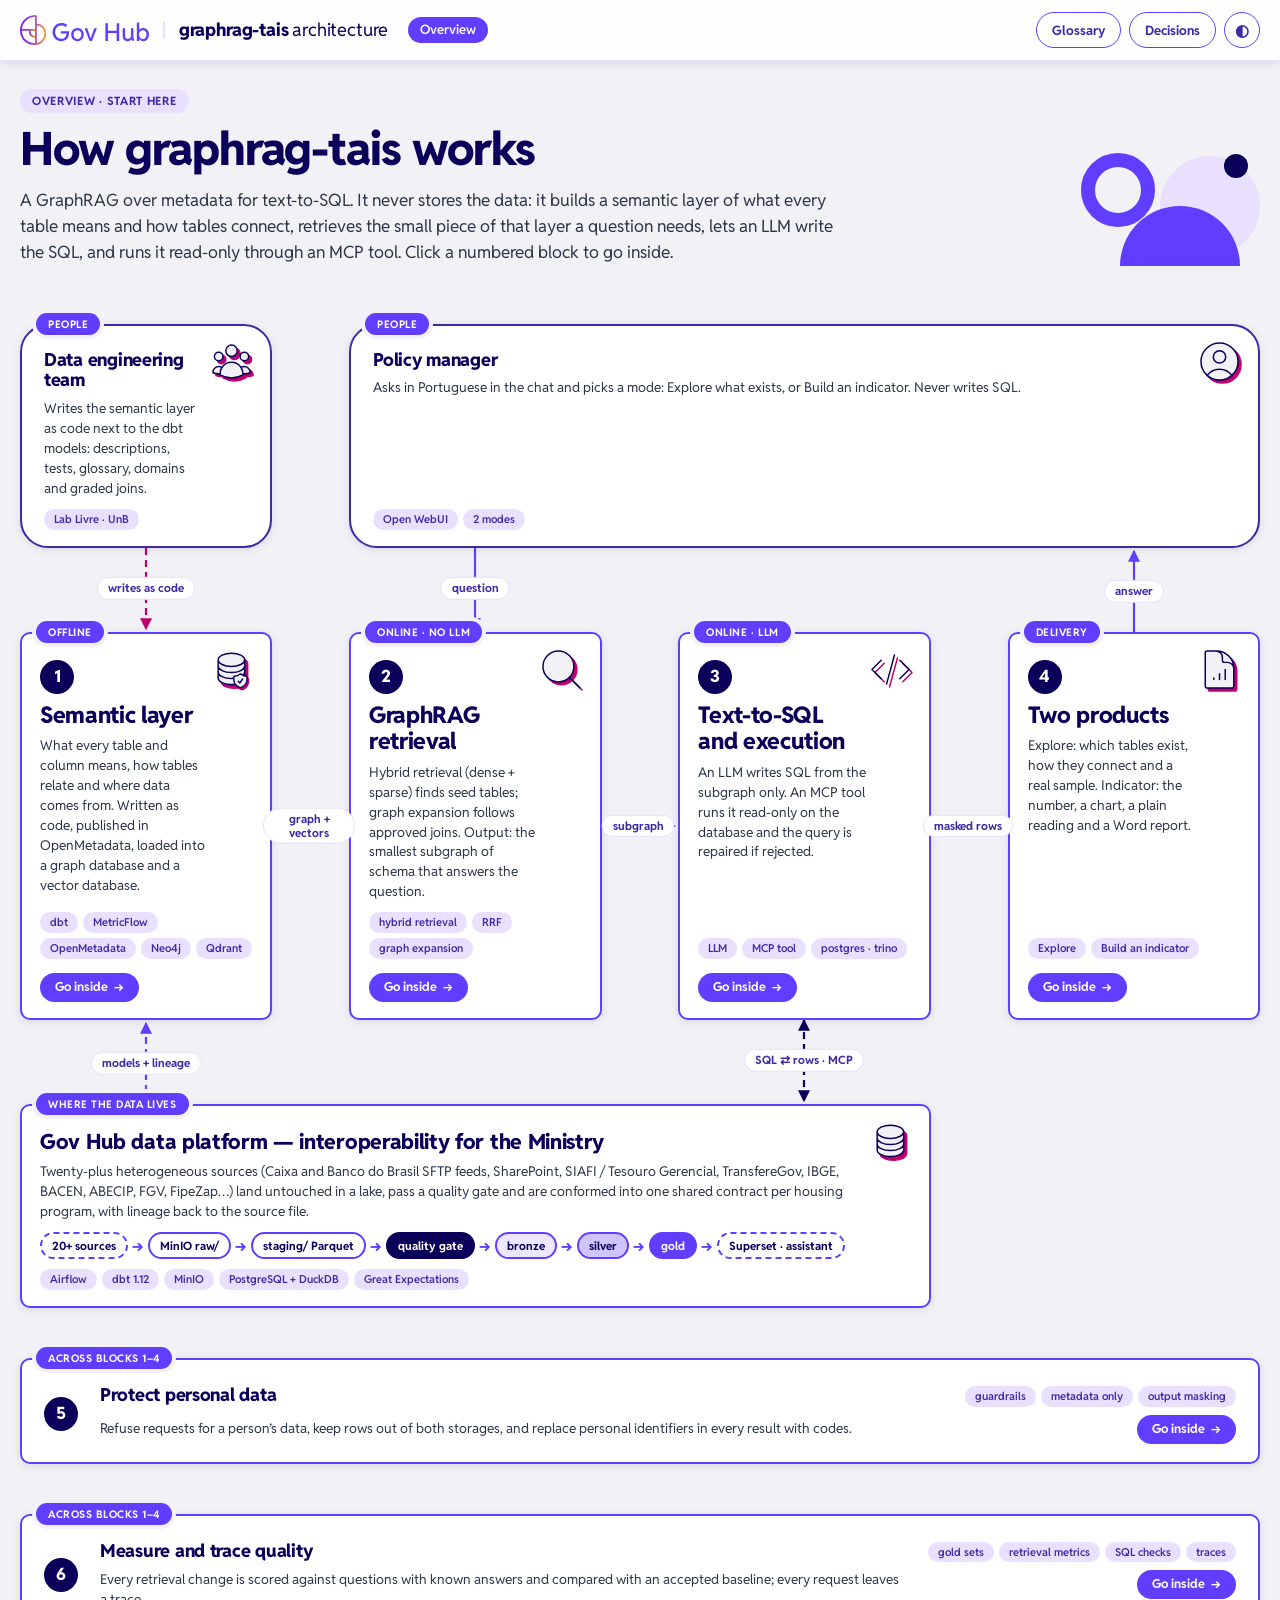
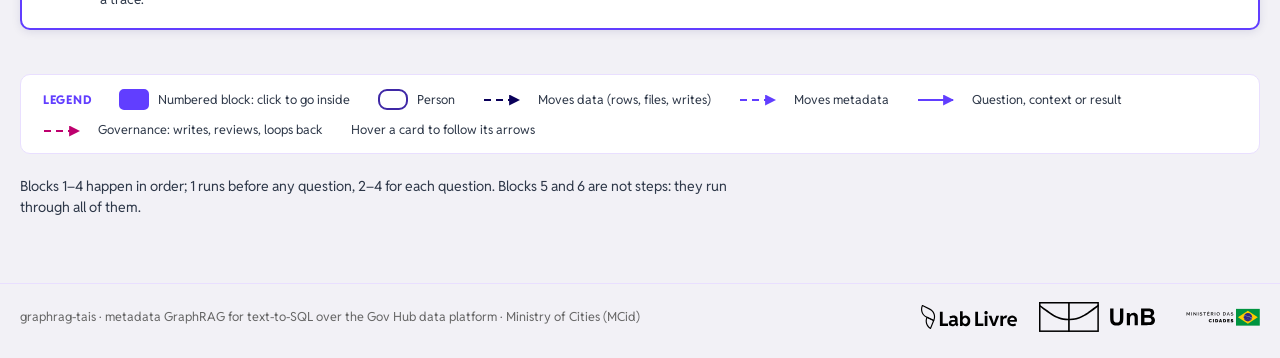
==== docs/arquitetura/index.html @ 72393c73 "docs: site estático do mapa de arquitetura (MkDocs + nginx) O mapa passa para docs/arquitetura/index" ====
<!doctype html>
<html lang="en">
<head>
<meta charset="utf-8">
<meta name="viewport" content="width=device-width,initial-scale=1,viewport-fit=cover">
<title>graphrag-tais architecture</title>
<link rel="preconnect" href="https://fonts.googleapis.com">
<link rel="preconnect" href="https://fonts.gstatic.com" crossorigin>
<link rel="stylesheet" href="https://fonts.googleapis.com/css2?family=Reddit+Sans:wght@400;500;600;700;800;900&display=swap">
<style>
/* Mapa da arquitetura do graphrag-tais em níveis: visão geral com seis blocos; cada bloco abre a
   vista de dentro dele. Setas calculadas a partir da posição real dos cards na grade.
   IDV Gov Hub, modo sóbrio (GovHub-skills/01-govhub): roxo #613EFF, navy #0A005A, claro #F2F1F6,
   acento #BE006E só em detalhe (pendência), Reddit Sans em tudo. Setas tipadas como na skill
   govhub-diagramas: exec, data, meta, flow, gov. */
:root{
  --bg:#F2F1F6; --paper:#FFFFFF; --ink:#0A005A; --text:#2D3748; --muted:#666666; --line:#E9DFFF;
  --purple:#613EFF; --purple-600:#5235D9; --purple-700:#3F28A6; --on-purple:#FFFFFF;
  --tint-1:rgba(97,62,255,.06); --tint-2:rgba(97,62,255,.12); --tint-3:rgba(97,62,255,.30);
  --accent:#BE006E; --gray:#9CA3AF;
  --shadow:0 2px 10px rgba(10,0,90,.10); --shadow-lg:0 8px 30px rgba(10,0,90,.16);
  /* papéis: no claro valem os tokens da IDV; o escuro troca só estes */
  --cta:#613EFF; --cta-hover:#5235D9; --card-border:var(--purple); --person-border:#3F28A6;
  --pilln-bg:#0A005A; --pilln-fg:#FFFFFF; --head-bg:#0A005A; --head-fg:#FFFFFF;
  --icon-bg:transparent; --zone-border:var(--purple); --zone-bg:var(--tint-1); --glow:none;
  --font:'Reddit Sans','Open Sans',-apple-system,'Segoe UI',Roboto,sans-serif;
  --mono:ui-monospace,'SF Mono',Menlo,Consolas,monospace;
  color-scheme:light;
}
@media (prefers-color-scheme:dark){:root:not([data-theme="light"]){
  --bg:#121217; --paper:#1B1B22; --ink:#F3F3F7; --text:#D4D4DD; --muted:#9696A6; --line:rgba(255,255,255,.09);
  --purple:#9A88FF; --purple-600:#AC9DFF; --purple-700:#C9BFFF; --on-purple:#FFFFFF;
  --tint-1:rgba(154,136,255,.04); --tint-2:rgba(154,136,255,.13); --tint-3:rgba(154,136,255,.28);
  --accent:#FF5BAA; --gray:#5C5C6B;
  --shadow:0 1px 0 rgba(255,255,255,.04) inset,0 6px 18px rgba(0,0,0,.35); --shadow-lg:0 1px 0 rgba(255,255,255,.05) inset,0 14px 34px rgba(0,0,0,.5);
  --cta:#613EFF; --cta-hover:#7356FF; --card-border:rgba(255,255,255,.11); --person-border:rgba(255,255,255,.2);
  --pilln-bg:#F2F1F6; --pilln-fg:#0A005A; --head-bg:#26262F; --head-fg:#FFFFFF;
  --icon-bg:#F2F1F6; --zone-border:rgba(154,136,255,.32); --zone-bg:rgba(255,255,255,.015);
  --glow:radial-gradient(1000px 460px at 88% -10%,rgba(97,62,255,.16),transparent 65%);
  color-scheme:dark}}
:root[data-theme="dark"]{
  --bg:#121217; --paper:#1B1B22; --ink:#F3F3F7; --text:#D4D4DD; --muted:#9696A6; --line:rgba(255,255,255,.09);
  --purple:#9A88FF; --purple-600:#AC9DFF; --purple-700:#C9BFFF; --on-purple:#FFFFFF;
  --tint-1:rgba(154,136,255,.04); --tint-2:rgba(154,136,255,.13); --tint-3:rgba(154,136,255,.28);
  --accent:#FF5BAA; --gray:#5C5C6B;
  --shadow:0 1px 0 rgba(255,255,255,.04) inset,0 6px 18px rgba(0,0,0,.35); --shadow-lg:0 1px 0 rgba(255,255,255,.05) inset,0 14px 34px rgba(0,0,0,.5);
  --cta:#613EFF; --cta-hover:#7356FF; --card-border:rgba(255,255,255,.11); --person-border:rgba(255,255,255,.2);
  --pilln-bg:#F2F1F6; --pilln-fg:#0A005A; --head-bg:#26262F; --head-fg:#FFFFFF;
  --icon-bg:#F2F1F6; --zone-border:rgba(154,136,255,.32); --zone-bg:rgba(255,255,255,.015);
  --glow:radial-gradient(1000px 460px at 88% -10%,rgba(97,62,255,.16),transparent 65%);
  color-scheme:dark}
.on-dark{display:none!important}
@media (prefers-color-scheme:dark){:root:not([data-theme="light"]){--icon-pad:5px}}
:root[data-theme="dark"]{--icon-pad:5px}
@media (prefers-color-scheme:dark){:root:not([data-theme="light"]) .on-dark{display:inline-block!important}:root:not([data-theme="light"]) .on-light{display:none!important}}
:root[data-theme="dark"] .on-dark{display:inline-block!important}
:root[data-theme="dark"] .on-light{display:none!important}

html,body{margin:0}
body{min-height:100vh;background:var(--glow),var(--bg);background-repeat:no-repeat;color:var(--text);font:15px/1.45 var(--font);-webkit-font-smoothing:antialiased}
[hidden]{display:none!important}
button{font:inherit;color:inherit;cursor:pointer}
:focus-visible{outline:3px solid var(--purple);outline-offset:3px}

/* Barra superior */
.bar{position:sticky;top:0;z-index:20;display:flex;flex-wrap:wrap;align-items:center;gap:10px 20px;padding:12px 20px;background:color-mix(in srgb,var(--paper) 92%,transparent);backdrop-filter:blur(10px);border-bottom:1.5px solid var(--line);box-shadow:var(--shadow)}
.brand{display:flex;align-items:center;gap:14px;min-width:0;border:0;background:none;padding:0}
.brand img{height:30px;width:auto}
.brand .prod{padding-left:14px;border-left:2px solid var(--line);font:400 18px/1 var(--font);color:var(--ink);letter-spacing:-.01em}
.brand .prod b{font-weight:800}
.crumbs{display:flex;flex-wrap:wrap;align-items:center;gap:6px;min-width:0;font:600 13px/1.2 var(--font)}
.crumbs button{border:0;background:none;padding:4px 2px;color:var(--purple-700);text-decoration:underline;text-underline-offset:3px}
.crumbs span[aria-current]{padding:5px 12px;background:var(--cta);color:#fff;border-radius:999px}
.crumbs i{font-style:normal;color:var(--muted)}
.tools{display:flex;flex-wrap:wrap;align-items:center;gap:8px;margin-left:auto}
.btn{display:inline-flex;align-items:center;gap:6px;height:36px;padding:0 15px;border:1.5px solid var(--purple);border-radius:999px;background:var(--paper);color:var(--purple-700);font:700 13px var(--font);white-space:nowrap}
.btn:hover{background:var(--tint-2)}
.btn[aria-pressed="true"],.btn.solid{background:var(--cta);border-color:var(--cta);color:#fff}
.btn.solid:hover{background:var(--cta-hover)}
.btn.icon{width:36px;padding:0;justify-content:center;font-size:16px}

/* Vista */
main{padding:28px 20px 30px}
.view{max-width:1480px;margin:0 auto}
.view.enter{animation:enter .38s cubic-bezier(.2,.8,.2,1) both;transform-origin:var(--ox,50%) var(--oy,0)}
.view.back{animation:back .3s ease both}
@keyframes enter{from{opacity:0;transform:scale(.9)}to{opacity:1;transform:none}}
@keyframes back{from{opacity:0;transform:scale(1.04)}to{opacity:1;transform:none}}
.vhead{position:relative;display:flex;flex-wrap:wrap;align-items:flex-end;justify-content:space-between;gap:16px 32px;margin:0 0 58px}
.vhead > div{min-width:0;max-width:820px}
.vkick{display:inline-block;margin:0 0 12px;padding:5px 12px;border-radius:999px;background:var(--line);color:var(--purple-700);font:700 11.5px/1.2 var(--font);letter-spacing:.06em;text-transform:uppercase}
.vhead h1{margin:0;font:800 46px/1.04 var(--font);letter-spacing:-.025em;color:var(--ink)}
.vhead h1 .n{display:inline-grid;place-items:center;width:52px;height:52px;margin-right:14px;border-radius:50%;background:var(--ink);color:var(--paper);font-size:28px;vertical-align:6px}
.vhead h1 .lt{font-weight:400}
.vlead{margin:14px 0 0;font:400 17px/1.55 var(--font);max-width:74ch}
.shapes{flex:none;width:200px;height:120px}
.shapes .p{fill:var(--cta)} .shapes .n{fill:var(--ink)} .shapes .r{fill:none;stroke:var(--purple);stroke-width:14} .shapes .s{fill:var(--line)}
.ask{display:flex;gap:14px;align-items:flex-start;max-width:600px;padding:14px 18px;border-radius:16px 16px 16px 4px;background:var(--paper);box-shadow:var(--shadow);border:1.5px solid var(--line)}
.ask .qm{font:800 46px/.8 var(--font);color:var(--accent)}
.ask b{display:block;font:700 11px/1.2 var(--font);letter-spacing:.08em;text-transform:uppercase;color:var(--purple-700);margin-bottom:4px}
.ask q{font:600 16px/1.4 var(--font);color:var(--ink)}
.ask q::before,.ask q::after{content:none}
.ask small{display:block;margin-top:6px;font:400 12.5px/1.4 var(--font);color:var(--muted)}

/* Grade, zonas e setas */
.board{--cg:clamp(56px,6vw,96px);position:relative;display:grid;gap:84px var(--cg);align-items:stretch}
.zone{position:absolute;z-index:0;border:2px solid var(--zone-border);border-radius:16px;background:var(--zone-bg);pointer-events:none}
.zone.dashed{border-style:dashed}
.zone .pill{left:20px;top:-15px;box-shadow:0 0 0 4px var(--bg)}
.wires{position:absolute;left:0;top:0;width:100%;height:100%;overflow:visible;pointer-events:none;z-index:1}
.wire{fill:none;stroke-width:2.2;transition:opacity .2s}
.w-exec{stroke:var(--ink)} .w-data{stroke:var(--ink);stroke-dasharray:7 5}
.w-meta{stroke:var(--purple);stroke-dasharray:7 5} .w-flow{stroke:var(--purple)}
.w-gov{stroke:var(--accent);stroke-dasharray:7 5}
.wire.on{stroke-width:3.6}
.wire.dim,.elabel.dim{opacity:.14}
.m-ink path{fill:var(--ink)} .m-pur path{fill:var(--purple)} .m-acc path{fill:var(--accent)}
.elabel{position:absolute;z-index:3;transform:translate(-50%,-50%);width:max-content;padding:3px 10px;background:var(--paper);border:1.5px solid var(--line);border-radius:999px;
  color:var(--purple-700);font:700 11.5px/1.25 var(--font);text-align:center;pointer-events:none;transition:opacity .2s}
.elabel.on{background:var(--cta);border-color:var(--cta);color:#fff}
.lane{align-self:end;display:flex;align-items:center;gap:10px;margin-bottom:-60px;font:700 11.5px/1.2 var(--font);letter-spacing:.08em;text-transform:uppercase;color:var(--purple-700)}
.lane::after{content:"";flex:1;border-top:2px dotted var(--line)}

/* Pílula (rótulo sobre a borda) */
.pill{position:absolute;top:-13px;left:14px;z-index:2;max-width:calc(100% - 28px);overflow:hidden;text-overflow:ellipsis;padding:5px 12px;border-radius:999px;background:var(--cta);color:#fff;
  font:700 10.5px/1.15 var(--font);letter-spacing:.05em;text-transform:uppercase;white-space:nowrap;box-shadow:0 0 0 4px var(--bg)}
.pill.navy{background:var(--pilln-bg);color:var(--pilln-fg)}
.pill.acc{background:var(--accent);color:#fff}
.pill.soft{background:var(--line);color:var(--purple-700)}

/* Cards */
.node{position:relative;z-index:2;display:flex;flex-direction:column;gap:8px;min-width:0;padding:24px 18px 16px;text-align:left;
  background:var(--paper);color:var(--text);border:2px solid var(--card-border);border-radius:10px;box-shadow:var(--shadow);transition:opacity .2s,transform .15s,box-shadow .15s}
button.node:hover{transform:translateY(-2px);box-shadow:var(--shadow-lg);border-color:var(--purple)}
.node.dim{opacity:.3}
.node.pin{outline:4px solid var(--accent);outline-offset:5px}
.node > span{display:block}
.ttl{font:800 18px/1.15 var(--font);letter-spacing:-.015em;color:var(--ink);text-wrap:balance}
.tx{font:400 13.5px/1.48 var(--font);color:var(--text)}
.ex{font:500 12.5px/1.42 var(--font);padding:7px 10px;border-radius:6px;background:var(--bg);color:var(--text)}
.ex b{font-weight:800;color:var(--purple-700)}
.tags{display:flex!important;flex-wrap:wrap;gap:5px;margin-top:auto;padding-top:2px}
.tag{display:inline-block;padding:3px 10px;border-radius:999px;background:var(--line);color:var(--purple-700);font:600 11px/1.35 var(--font)}
.tag.code{font:600 10.5px/1.4 var(--mono)}
.badge{display:inline-flex!important;align-self:flex-start;align-items:center;gap:6px;padding:3px 10px 3px 8px;border-radius:999px;font:800 10.5px/1.3 var(--font);letter-spacing:.05em;text-transform:uppercase}
.badge::before{content:"";width:7px;height:7px;border-radius:50%;background:currentColor}
.badge.det{background:var(--bg);color:var(--purple-700)}
.badge.llm{background:var(--ink);color:var(--paper)}
.badge.pend{background:var(--bg);color:var(--accent)}
.note{display:block;padding:8px 11px;border:1.5px dashed var(--accent);border-radius:6px;background:var(--bg);font:500 12px/1.4 var(--font);color:var(--text)}
.note b{color:var(--accent);font-weight:800}
.open{display:inline-flex!important;align-self:flex-start;align-items:center;gap:6px;margin-top:6px;padding:8px 15px;border-radius:999px;background:var(--cta);color:#fff;font:700 12.5px/1 var(--font)}
button.node:hover .open{background:var(--cta-hover)}
.ico{position:absolute;top:14px;right:14px;width:46px;height:46px;padding:var(--icon-pad,0);border-radius:12px;background:var(--icon-bg)}
.has-ico .ttl,.has-ico .tx{padding-right:44px}
.outs{display:none!important}
.num{display:inline-grid!important;place-items:center;width:34px;height:34px;border-radius:50%;background:var(--ink);color:var(--paper);font:800 17px/1 var(--font)}

.k-stage{border-width:2.5px;padding-top:26px}
.k-stage .ttl{font-size:23px}
.k-person{border-radius:28px;border-color:var(--person-border);padding-inline:22px}
.k-store{margin-top:16px;border-top-left-radius:0;border-top-right-radius:0;background:linear-gradient(var(--tint-1),var(--tint-1)),var(--paper)}
.k-store::before{content:"";position:absolute;left:-2px;right:-2px;top:-20px;height:22px;border:2px solid var(--card-border);border-bottom:0;border-radius:50%/100% 100% 0 0;background:var(--paper)}
.k-store .pill{top:-30px}
.k-store .ttl{font-size:21px}
#stage [data-id="s-exp"]{align-self:center}
.k-pend{border-style:dashed;border-color:var(--accent);box-shadow:none}
.k-goto{background:var(--cta);border-color:var(--cta);color:#fff;justify-content:center}
.k-goto .ttl,.k-goto .tx{color:#fff}
.k-goto .open{background:#fff;color:#3F28A6}
.k-band{display:grid;grid-template-columns:auto minmax(0,1fr) auto;column-gap:22px;align-items:center;margin-top:-34px;padding:24px 22px 18px}
.k-band > .num{grid-row:1 / span 2}
.k-band > .ttl,.k-band > .tx{grid-column:2}
.k-band > .tags{grid-column:3;grid-row:1;margin:0;justify-content:flex-end}
.k-band > .open{grid-column:3;grid-row:2;justify-self:end;margin:0}
.k-plat .ttl{font-size:21px}
.k-note{border:1.5px solid var(--line);box-shadow:none;background:var(--paper);align-self:start}
.k-fig{padding:26px 18px 14px}
.k-check .ttl{font-size:16px}

/* Listas e figuras dentro do card */
.doclist{display:flex!important;flex-direction:column;gap:0;margin-top:2px;border-top:1.5px solid var(--line)}
.doclist.grid{display:grid!important;grid-template-columns:repeat(3,minmax(0,1fr));column-gap:22px}
.doclist > span{display:grid;grid-template-columns:22px minmax(0,1fr);column-gap:8px;padding:7px 0;border-bottom:1px solid var(--line)}
.doclist i{grid-row:1 / span 2;width:22px;height:22px;border-radius:50%;background:var(--tint-2);color:var(--purple-700);display:grid;place-items:center;font:800 11px/1 var(--font);font-style:normal}
.doclist b{font:700 12.5px/1.3 var(--font);color:var(--ink)}
.doclist small{font:400 11.5px/1.35 var(--font);color:var(--muted)}
.kv{display:grid!important;grid-template-columns:auto minmax(0,1fr);gap:6px 10px;margin-top:2px;padding-top:8px;border-top:1.5px solid var(--line);font:400 12px/1.4 var(--font)}
.kv b{font:700 12px/1.4 var(--mono);color:var(--purple-700)}
.li{display:flex!important;flex-direction:column;gap:5px;margin-top:2px;padding-top:8px;border-top:1.5px solid var(--line);font:500 12px/1.4 var(--font)}
.li > span::before{content:"";display:inline-block;width:6px;height:6px;margin-right:7px;border-radius:50%;background:var(--purple);vertical-align:1px}
.layers{display:flex!important;flex-direction:column;gap:6px}
.ly{display:flex;align-items:baseline;gap:8px;padding:8px 11px;border:2px solid var(--card-border);border-radius:8px;font:400 12px/1.3 var(--font)}
.ly b{font:800 13px/1 var(--font);min-width:46px}
.ly.l1{background:var(--tint-2)} .ly.l2{background:var(--tint-3)} .ly.l3{background:var(--cta);border-color:var(--cta);color:#fff}
.pipe{display:flex!important;flex-wrap:wrap;align-items:center;gap:6px 4px;margin-top:2px}
.pp{padding:5px 10px;border:2px solid var(--card-border);border-radius:999px;background:var(--paper);font:700 11.5px/1.2 var(--font);color:var(--ink)}
.pp.src{border-style:dashed}
.pp.gate{border-color:var(--pilln-bg);background:var(--pilln-bg);color:var(--pilln-fg)}
.pp.l1{background:var(--tint-2)} .pp.l2{background:var(--tint-3)} .pp.l3{background:var(--cta);border-color:var(--cta);color:#fff}
.pipe .ar{color:var(--purple);font-weight:800}
.mg{display:flex!important;flex-direction:column;gap:6px;padding:9px 0 2px;border-top:1.5px solid var(--line)}
.mg > b{font:800 13px/1.2 var(--font);color:var(--ink)}
.mg > b i{font-style:normal;font-weight:400;color:var(--muted)}
.mg .tags{margin-top:0}
.fig{display:block;width:100%;height:auto;overflow:visible}
.fig text{font-family:var(--font);fill:var(--text)}
.fig .t{fill:var(--paper);stroke:var(--purple);stroke-width:2}
.fig .tf{fill:var(--cta)} .fig .tt{fill:var(--tint-2);stroke:var(--purple);stroke-width:2}
.fig .tg{fill:var(--paper);stroke:var(--gray);stroke-width:2;stroke-dasharray:5 4}
.fig .c{fill:var(--bg);stroke:var(--purple);stroke-width:1.5}
.fig .l{stroke:var(--purple);stroke-width:1.5}
.fig .row{fill:var(--paper);stroke:var(--line);stroke-width:1}
.fig .j{stroke:var(--purple);stroke-width:3;fill:none}
.fig .jg{stroke:var(--gray);stroke-width:2;stroke-dasharray:6 5;fill:none}
.fig .w{fill:#fff;font-weight:800} .fig .h{font-weight:800;fill:var(--ink)} .fig .g{fill:var(--gray)} .fig .p7{fill:var(--purple-700);font-weight:700}
.fig .mono{font-family:var(--mono)}
.fig .dot{fill:var(--accent)} .fig .key{fill:var(--purple)}
.figcard{display:flex!important;flex-direction:column;gap:4px;padding:10px 12px;border:1.5px dashed var(--card-border);border-radius:8px;background:var(--bg);font:400 11.5px/1.4 var(--font)}
.figcard b{font:700 11px/1.3 var(--mono);color:var(--ink)}
.figcard code{font:500 10.5px/1.4 var(--mono);color:var(--purple-700);overflow-wrap:anywhere}

/* Produtos (vista Entregar) */
.k-persona{padding:0;gap:0;overflow:hidden}
.phead{position:relative;display:flex;flex-direction:column;gap:8px;padding:22px 22px 18px;background:var(--head-bg);color:var(--head-fg)}
.phead .kk{font:700 11px/1.2 var(--font);letter-spacing:.07em;text-transform:uppercase;opacity:.8}
.phead .ttl{font:800 32px/1 var(--font);color:var(--head-fg)}
.phead .who{font:400 14px/1.45 var(--font)}
.tiles{display:grid;grid-template-columns:repeat(auto-fill,minmax(210px,1fr));gap:12px;padding:18px 20px 18px}
.tile{display:flex;flex-direction:column;gap:5px;padding:12px 13px 13px;text-align:left;border:1.5px solid var(--line);border-radius:10px;background:var(--tint-1);transition:transform .15s,box-shadow .15s,border-color .15s}
.tile:hover{transform:translateY(-2px);box-shadow:var(--shadow-lg);border-color:var(--purple)}
.tile img{width:38px;height:38px;padding:var(--icon-pad,0);border-radius:10px;background:var(--icon-bg)}
.tile b{font:800 15px/1.2 var(--font);color:var(--ink)}
.tile span{font:400 12.5px/1.42 var(--font)}
.tile .badge{margin-top:3px}
.pfoot{display:flex;flex-wrap:wrap;gap:6px;padding:0 20px 18px}

/* Legenda e rodapé */
.legend{display:flex;flex-wrap:wrap;align-items:center;gap:12px 28px;margin-top:44px;padding:14px 22px;border:1.5px solid var(--line);border-radius:10px;background:var(--paper);font:400 12.5px/1.3 var(--font)}
.legend > b{font:800 12px/1 var(--font);letter-spacing:.06em;text-transform:uppercase;color:var(--purple)}
.legend .it{display:flex;align-items:center;gap:9px}
.legend svg{width:46px;height:12px;overflow:visible;flex:none}
.legend .sw{width:26px;height:17px;border:2px solid var(--card-border);border-radius:5px;background:var(--paper);flex:none}
.legend .sw.store{border-radius:3px 3px 5px 5px;border-top-width:5px;background:var(--tint-1)}
.legend .sw.person{border-radius:9px;border-color:var(--purple-700)}
.legend .sw.pend{border-style:dashed;border-color:var(--accent)}
.legend .sw.go{background:var(--cta);border-color:var(--cta)}
.vfoot{display:flex;flex-wrap:wrap;align-items:center;justify-content:space-between;gap:14px;margin-top:22px}
.vfoot p{margin:0;max-width:80ch;font:400 14px/1.55 var(--font)}
.sib{display:flex;flex-wrap:wrap;gap:8px}
.site-foot{display:flex;flex-wrap:wrap;align-items:center;justify-content:space-between;gap:16px 30px;max-width:1480px;margin:34px auto 0;padding:18px 20px 26px;border-top:1.5px solid var(--line);font:400 12.5px/1.4 var(--font);color:var(--muted)}
.partners{display:flex;flex-wrap:wrap;align-items:center;gap:22px}
.partners img{height:30px;width:auto}
.partners img.lab{height:24px}

/* Painel lateral */
.panel{position:fixed;top:0;right:0;bottom:0;z-index:30;width:min(470px,100%);background:var(--paper);border-left:1.5px solid var(--line);overflow:auto;overscroll-behavior:contain;box-shadow:-10px 0 30px rgba(10,0,90,.14)}
.ph{position:sticky;top:0;display:flex;align-items:center;justify-content:space-between;gap:10px;padding:14px 20px;background:var(--head-bg);color:var(--head-fg);z-index:1}
.ph b{font:800 15px/1.2 var(--font);letter-spacing:.02em}
.ph .btn{background:transparent;border-color:var(--head-fg);color:var(--head-fg)}
.pb{padding:18px 24px 34px}
.d-eb{display:inline-block;margin:0 0 10px;padding:4px 11px;border-radius:999px;background:var(--line);color:var(--purple-700);font:700 11px/1.3 var(--font);letter-spacing:.05em;text-transform:uppercase}
.pb h2{margin:0 0 10px;font:800 25px/1.12 var(--font);letter-spacing:-.02em;color:var(--ink);text-wrap:balance}
.lead{margin:0 0 6px;font:400 15.5px/1.55 var(--font)}
.sec{margin-top:20px}
.sec h3{margin:0 0 8px;font:800 11.5px/1.2 var(--font);letter-spacing:.08em;text-transform:uppercase;color:var(--purple)}
.sec p{margin:0;font:400 14px/1.6 var(--font)}
.sec ul{margin:0;padding-left:18px;display:flex;flex-direction:column;gap:6px;font:400 14px/1.5 var(--font)}
.sec ul li::marker{color:var(--purple)}
.sec.warn{padding:12px 14px;border:1.5px dashed var(--accent);border-radius:8px;background:var(--bg)}
.sec.warn h3{color:var(--accent)}
.sec code,.codes code{font:600 12px var(--mono);background:var(--bg);border:1px solid var(--line);padding:2px 6px;border-radius:4px;overflow-wrap:anywhere;color:var(--purple-700)}
.codes{display:flex;flex-wrap:wrap;gap:6px}
.tbl{display:grid;grid-template-columns:auto 1fr;gap:7px 14px;font:400 13.5px/1.45 var(--font)}
.tbl b{font-weight:700;color:var(--ink)}
.mt{display:flex;flex-direction:column;gap:8px}
.mt div{padding:9px 12px;border-radius:8px;background:var(--bg)}
.mt b{display:block;font:700 13.5px/1.3 var(--font);color:var(--ink)}
.mt code{font:600 11px var(--mono);color:var(--purple-700)}
.mt span{display:block;font:400 13px/1.45 var(--font)}
.lk{display:flex;gap:10px;align-items:flex-start;width:100%;text-align:left;padding:9px 12px;margin-bottom:7px;border:1.5px solid var(--line);border-radius:8px;background:var(--paper)}
.lk:hover{border-color:var(--purple);box-shadow:var(--shadow)}
.lk .dir{font:800 14px/1.2 var(--font);width:16px;flex:none;color:var(--purple)}
.lk b{display:block;font:700 13.5px/1.3 var(--font);color:var(--ink)}
.lk small{display:block;font:400 12.5px/1.4 var(--font);color:var(--muted)}
.dgroup{margin-top:20px}
.dgroup h3{margin:0 0 9px;font:800 16px/1.2 var(--font);color:var(--ink)}
.dgroup.warn h3{color:var(--accent)}
.gl{margin:0;display:grid;gap:10px}
.gl div{padding-bottom:10px;border-bottom:1px solid var(--line)}
.gl dt{font:800 14.5px/1.3 var(--font);color:var(--ink)}
.gl dt span{font:400 12.5px var(--font);color:var(--muted);margin-left:6px}
.gl dd{margin:3px 0 0;font:400 13.5px/1.5 var(--font)}

/* Celular: a grade vira coluna e as setas viram linhas de texto embaixo de cada card */
@media (max-width:880px){
  .brand img{height:24px}.brand .prod{font-size:15px}
  .tools{margin-left:0}
  .crumbs{order:3;flex-basis:100%}
  .vhead h1{font-size:34px}.shapes{display:none}
  .board{display:flex!important;flex-direction:column;gap:30px}
  .wires,.elabel,.zone{display:none}
  .lane{margin:8px 0 -10px}
  .outs{display:flex!important;flex-direction:column;gap:3px;margin-top:4px;padding-top:8px;border-top:1.5px dashed var(--line);font:600 12px/1.35 var(--font);color:var(--purple-700)}
  .k-band{display:flex;margin-top:0}
  .k-store{margin-top:24px}
  .ico{width:38px;height:38px}
  .panel{top:auto;height:74%;width:100%;border-left:0;border-top:1.5px solid var(--line)}
}
@media (prefers-reduced-motion:reduce){.view.enter,.view.back{animation:none}.node,.tile,.wire{transition:none}button.node:hover,.tile:hover{transform:none}}
</style>
</head>
<body>
<header class="bar">
  <button class="brand" type="button" id="home" aria-label="Gov Hub graphrag-tais: back to the overview">
    <img class="on-light" data-asset="logo-light" alt="Gov Hub">
    <img class="on-dark" data-asset="logo-dark" alt="Gov Hub">
    <span class="prod"><b>graphrag-tais</b> architecture</span>
  </button>
  <nav class="crumbs" id="crumbs" aria-label="Where you are"></nav>
  <div class="tools">
    <button class="btn" id="bGloss" type="button">Glossary</button>
    <button class="btn" id="bDecs" type="button">Decisions</button>
    <button class="btn icon" id="bTheme" type="button" aria-label="Switch light or dark theme">◐</button>
  </div>
</header>

<main id="stage"></main>

<footer class="site-foot">
  <span>graphrag-tais · metadata GraphRAG for text-to-SQL over the Gov Hub data platform · Ministry of Cities (MCid)</span>
  <span class="partners">
    <img class="lab on-light" data-asset="lab-light" alt="Lab Livre"><img class="lab on-dark" data-asset="lab-dark" alt="Lab Livre">
    <img class="on-light" data-asset="unb-light" alt="UnB"><img class="on-dark" data-asset="unb-dark" alt="UnB">
    <img class="on-light" data-asset="cid-light" alt="Ministério das Cidades"><img class="on-dark" data-asset="cid-dark" alt="Ministério das Cidades">
  </span>
</footer>

<aside class="panel" id="drawer" hidden aria-label="Details">
  <div class="ph"><b id="drawerKind">Details</b><button class="btn icon" type="button" id="drawerClose" aria-label="Close">×</button></div>
  <div class="pb" id="drawerBody"></div>
</aside>

<script>
(() => {
'use strict';
// Logos (GovHub-skills/01-govhub/govhub-visual-identity/references/logo) e ícones sóbrios
// (GovHub-br/skills-assets, gov-hub/icons/*-sober.svg), embutidos para o arquivo abrir offline.
const ASSET = /*ASSETS*/{"logo-light":"[data-uri]","logo-dark":"[data-uri]","lab-light":"[data-uri]","lab-dark":"[data-uri]","unb-light":"[data-uri]","unb-dark":"[data-uri]","cid-light":"[data-uri]","cid-dark":"[data-uri]","i:arrow-down-tray":"[data-uri]","i:arrow-path":"[data-uri]","i:beaker":"[data-uri]","i:book-open":"[data-uri]","i:chart-bar":"[data-uri]","i:chat-bubble-left-ellipsis":"[data-uri]","i:check-badge":"[data-uri]","i:clipboard-document-check":"[data-uri]","i:code-bracket":"[data-uri]","i:cube":"[data-uri]","i:database":"[data-uri]","i:document-chart-bar":"[data-uri]","i:document-text":"[data-uri]","i:eye-slash":"[data-uri]","i:folder-open":"[data-uri]","i:globe-americas":"[data-uri]","i:governance":"[data-uri]","i:help":"[data-uri]","i:ia":"[data-uri]","i:link":"[data-uri]","i:list-bullet":"[data-uri]","i:magnifying-glass":"[data-uri]","i:puzzle-piece":"[data-uri]","i:server-2":"[data-uri]","i:share":"[data-uri]","i:shield-check":"[data-uri]","i:squares-2x2":"[data-uri]","i:table-cells":"[data-uri]","i:tag":"[data-uri]","i:user-circle":"[data-uri]","i:user-group":"[data-uri]","i:workflow":"[data-uri]"};

/* ---------- figuras ---------- */
const FIG = {
  layers:`<span class="layers"><span class="ly l1"><b>bronze</b>81 models · exact copy of the source</span><span class="ly l2"><b>silver</b>94 · typed, conformed, governed</span><span class="ly l3"><b>gold</b>97 · ready for dashboards and the assistant</span></span>`,
  medallion:`<span class="pipe"><span class="pp src">20+ sources</span><span class="ar">→</span><span class="pp">MinIO raw/</span><span class="ar">→</span><span class="pp">staging/ Parquet</span><span class="ar">→</span><span class="pp gate">quality gate</span><span class="ar">→</span><span class="pp l1">bronze</span><span class="ar">→</span><span class="pp l2">silver</span><span class="ar">→</span><span class="pp l3">gold</span><span class="ar">→</span><span class="pp src">Superset · assistant</span></span>`,
  schema:`<svg class="fig" viewBox="0 0 560 250" role="img" aria-label="Small instance of the graph: fds_ficha_empreendimento and fds_empreendimento joined on apf; fds_empreendimento.eo_cnpj and fds_panorama_entidade.cnpj_eo are different column names holding the same CNPJ, linked by a SEMANTIC_JOIN; plus an island table">
    <g class="l"><path d="M70 62L120 136M70 62L36 150M70 62L84 178"/><path d="M280 50L230 136M280 50L330 136M280 50L280 178"/><path d="M480 62L440 136M480 62L516 150"/><path d="M470 196L456 226"/></g>
    <path class="j" d="M130 136L220 136"/><path class="j" d="M340 136L430 136" style="stroke:var(--accent)"/>
    <circle class="tf" cx="70" cy="62" r="24"/><circle class="tf" cx="280" cy="50" r="24"/><circle class="tf" cx="480" cy="62" r="24"/><circle class="tt" cx="470" cy="196" r="20"/>
    <text class="w" x="70" y="66" text-anchor="middle" font-size="10">Table</text><text class="w" x="280" y="54" text-anchor="middle" font-size="10">Table</text><text class="w" x="480" y="66" text-anchor="middle" font-size="10">Table</text><text class="p7" x="470" y="200" text-anchor="middle" font-size="9.5">Table</text>
    <text class="mono h" x="70" y="22" text-anchor="middle" font-size="10.5">fds_ficha_empreendimento</text>
    <text class="mono h" x="280" y="14" text-anchor="middle" font-size="10.5">fds_empreendimento</text>
    <text class="mono h" x="490" y="24" text-anchor="middle" font-size="10.5">fds_panorama_entidade</text>
    <circle class="c" cx="120" cy="136" r="10"/><circle class="c" cx="230" cy="136" r="10"/><circle class="c" cx="330" cy="136" r="10" style="stroke:var(--accent)"/><circle class="c" cx="440" cy="136" r="10" style="stroke:var(--accent)"/>
    <circle class="c" cx="36" cy="156" r="7"/><circle class="c" cx="84" cy="184" r="7"/><circle class="c" cx="280" cy="184" r="7"/><circle class="c" cx="516" cy="156" r="7"/><circle class="c" cx="456" cy="232" r="7"/>
    <text class="mono" x="120" y="164" text-anchor="middle" font-size="10">apf</text><text class="mono" x="230" y="164" text-anchor="middle" font-size="10">apf</text>
    <text class="mono" x="330" y="164" text-anchor="middle" font-size="10.5" font-weight="700" style="fill:var(--accent)">eo_cnpj</text><text class="mono" x="440" y="164" text-anchor="middle" font-size="10.5" font-weight="700" style="fill:var(--accent)">cnpj_eo</text>
    <text class="mono" x="36" y="176" text-anchor="middle" font-size="9.5">uf</text><text class="mono" x="84" y="204" text-anchor="middle" font-size="9.5">nome_empreendimento</text><text class="mono" x="280" y="204" text-anchor="middle" font-size="9.5">municipio</text><text class="mono" x="516" y="176" text-anchor="middle" font-size="9.5">nome_eo</text>
    <text class="p7" x="175" y="129" text-anchor="middle" font-size="9.5">SEMANTIC_JOIN</text><text class="p7" x="385" y="129" text-anchor="middle" font-size="9.5">SEMANTIC_JOIN</text>
    <text x="175" y="150" text-anchor="middle" font-size="9">exact · dbt-tested</text>
    <text x="385" y="104" text-anchor="middle" font-size="10" font-weight="800" style="fill:var(--accent)">different names,</text><text x="385" y="116" text-anchor="middle" font-size="10" font-weight="800" style="fill:var(--accent)">same data (CNPJ)</text>
    <text x="385" y="150" text-anchor="middle" font-size="9">validated · normalise</text>
    <text class="p7" x="132" y="96" font-size="9">HAS_COLUMN</text>
    <text class="mono g" x="442" y="192" text-anchor="end" font-size="9.5">island:</text><text class="mono g" x="442" y="204" text-anchor="end" font-size="9.5">no approved join</text></svg>`,
  card:`<span class="figcard" aria-hidden="true"><b>point · one card per table / column</b><span>text: name, description, main columns</span><code>dense  [0.12, −0.03, 0.41, … ] 1536-d</code><code>sparse {fds: 2.1, apf: 1.7, liberado: 1.2 …}</code><code>payload {node_id → Neo4j}</code></span>`,
  graphrag:`<svg class="fig" viewBox="0 0 1000 252" role="img" aria-label="Seed table fds_evolucao_financeira_chart joined on apf to fds_ficha_empreendimento; fds_empreendimento is two hops away and not included">
    <text class="p7" x="40" y="22" font-size="12">① hybrid retrieval → seed node</text>
    <rect class="tf" x="40" y="32" width="270" height="34" rx="6"/><text class="w mono" x="54" y="54" font-size="12.5">fds_evolucao_financeira_chart</text>
    <rect class="row" x="40" y="66" width="270" height="26"/><circle class="key" cx="56" cy="79" r="4.5"/><text class="mono" x="68" y="83" font-size="12">apf</text>
    <rect class="row" x="40" y="92" width="270" height="26"/><circle class="dot" cx="56" cy="105" r="4.5"/><text class="mono" x="68" y="109" font-size="12">mes</text>
    <rect class="row" x="40" y="118" width="270" height="26"/><circle class="dot" cx="56" cy="131" r="4.5"/><text class="mono" x="68" y="135" font-size="12">valor_liberado_mensal</text>
    <rect class="row" x="40" y="144" width="270" height="26"/><circle class="dot" cx="56" cy="157" r="4.5"/><text class="mono" x="68" y="161" font-size="12">valor_desembolsado_acumulado</text>
    <path class="j" d="M310 79H478"/>
    <text class="p7" x="394" y="70" text-anchor="middle" font-size="11.5">② SEMANTIC_JOIN</text>
    <text x="394" y="102" text-anchor="middle" font-size="10.5">apf = apf · exact</text><text x="394" y="116" text-anchor="middle" font-size="10.5">dbt-tested · SQL-eligible</text>
    <rect class="tt" x="478" y="32" width="250" height="34" rx="6"/><text class="h mono" x="492" y="54" font-size="12.5">fds_ficha_empreendimento</text>
    <rect class="row" x="478" y="66" width="250" height="26"/><circle class="key" cx="494" cy="79" r="4.5"/><text class="mono" x="506" y="83" font-size="12">apf</text>
    <rect class="row" x="478" y="92" width="250" height="26"/><circle class="dot" cx="494" cy="105" r="4.5"/><text class="mono" x="506" y="109" font-size="12">nome_empreendimento</text>
    <rect class="row" x="478" y="118" width="250" height="26"/><circle class="dot" cx="494" cy="131" r="4.5"/><text class="mono" x="506" y="135" font-size="12">uf</text>
    <rect class="row" x="478" y="144" width="250" height="26"/><text class="mono" x="506" y="161" font-size="12">municipio</text>
    <path class="jg" d="M728 79H818"/><text class="g" x="773" y="70" text-anchor="middle" font-size="10.5">2nd hop</text><text class="g" x="773" y="102" text-anchor="middle" font-size="10.5">not followed</text>
    <rect class="tg" x="818" y="32" width="170" height="34" rx="6"/><text class="g mono" x="830" y="54" font-size="12">fds_empreendimento</text>
    <rect class="row" x="818" y="66" width="170" height="26"/><text class="g mono" x="846" y="83" font-size="12">apf</text>
    <rect class="tf" x="40" y="204" width="16" height="14" rx="3"/><text x="64" y="216" font-size="11.5">seed table (found by hybrid retrieval)</text>
    <rect class="tt" x="300" y="204" width="16" height="14" rx="3"/><text x="324" y="216" font-size="11.5">added by graph expansion</text>
    <rect class="tg" x="500" y="204" width="16" height="14" rx="3"/><text x="524" y="216" font-size="11.5">in the graph, not included</text>
    <circle class="key" cx="712" cy="211" r="4.5"/><text x="724" y="216" font-size="11.5">join key</text>
    <circle class="dot" cx="796" cy="211" r="4.5"/><text x="808" y="216" font-size="11.5">column kept for the question</text>
    <text class="g" x="40" y="244" font-size="10.5">Real tables and real join from the MCid semantic contract (mcid.yaml · tested_relationships). Which columns are kept is illustrative.</text></svg>`,
};

/* ---------------------------------------------------------------------------
   Vistas. Nó: id, k (tipo), area, pill (papel técnico, sobre a borda), t (título), s (frase),
   ex (exemplo), tags, badge ([det|llm|pend, texto]), note, ico (ícone Gov Hub), fig, docs, kv,
   li, cards, go (vista para entrar), d (painel). Seta: a→b, l (rótulo), ty (exec|data|meta|flow|gov),
   both, s/t (lados), fa/fb (fração ao longo do lado), off (deslocamento), loop.
--------------------------------------------------------------------------- */
const VIEWS = {
home: {
  t:'How graphrag-tais works', kick:'Overview · start here', shapes:true,
  lead:'A GraphRAG over metadata for text-to-SQL. It never stores the data: it builds a semantic layer of what every table means and how tables connect, retrieves the small piece of that layer a question needs, lets an LLM write the SQL, and runs it read-only through an MCP tool. Click a numbered block to go inside.',
  cols:'repeat(4,minmax(0,1fr))',
  areas:['team user user user','sem ret sql del','plat plat plat .','protect protect protect protect','measure measure measure measure'],
  nodes:[
    {id:'h-team',k:'person',area:'team',pill:'People',ico:'user-group',t:'Data engineering team',s:'Writes the semantic layer as code next to the dbt models: descriptions, tests, glossary, domains and graded joins.',tags:['Lab Livre · UnB'],
     d:{faz:'Writes table and column descriptions, tests and the governance files in the data repository; runs the catalog sync and the join-finder skill.',
        pq:['Governance as code: what is in the files is what exists in the catalog. Edits made only in the catalog screen are lost on the next sync — except suggestions, which come back as pull requests.'],
        cod:['data-application-cidades · dbt/mcid/models/**/schema.yml','dbt/mcid/governance/']}},
    {id:'h-user',k:'person',area:'user',pill:'People',ico:'user-circle',t:'Policy manager',s:'Asks in Portuguese in the chat and picks a mode: Explore what exists, or Build an indicator. Never writes SQL.',tags:['Open WebUI','2 modes'],
     d:{faz:'Opens the chat (Open WebUI), picks Explore or Build an indicator in the model menu and asks, for example, “Which 10 states have the most housing units in FAR projects?”.',
        pq:['Every answer is anchored in the catalog: the assistant cannot cite a table that does not exist.','No automatic mode detection: a wrong guess would be invisible to the person.']}},
    {id:'h-sem',k:'stage',area:'sem',n:1,pill:'Offline',ico:'governance',t:'Semantic layer',s:'What every table and column means, how tables relate and where data comes from. Written as code, published in OpenMetadata, loaded into a graph database and a vector database.',tags:['dbt','MetricFlow','OpenMetadata','Neo4j','Qdrant'],go:'semantic'},
    {id:'h-ret',k:'stage',area:'ret',n:2,pill:'Online · no LLM',ico:'magnifying-glass',t:'GraphRAG retrieval',s:'Hybrid retrieval (dense + sparse) finds seed tables; graph expansion follows approved joins. Output: the smallest subgraph of schema that answers the question.',tags:['hybrid retrieval','RRF','graph expansion'],go:'retrieval'},
    {id:'h-sql',k:'stage',area:'sql',n:3,pill:'Online · LLM',ico:'code-bracket',t:'Text-to-SQL and execution',s:'An LLM writes SQL from the subgraph only. An MCP tool runs it read-only on the database and the query is repaired if rejected.',tags:['LLM','MCP tool','postgres · trino'],go:'sql'},
    {id:'h-del',k:'stage',area:'del',n:4,pill:'Delivery',ico:'document-chart-bar',t:'Two products',s:'Explore: which tables exist, how they connect and a real sample. Indicator: the number, a chart, a plain reading and a Word report.',tags:['Explore','Build an indicator'],go:'deliver'},
    {id:'h-plat',k:'plat',area:'plat',pill:'Where the data lives',ico:'database',t:'Gov Hub data platform — interoperability for the Ministry',s:'Twenty-plus heterogeneous sources (Caixa and Banco do Brasil SFTP feeds, SharePoint, SIAFI / Tesouro Gerencial, TransfereGov, IBGE, BACEN, ABECIP, FGV, FipeZap…) land untouched in a lake, pass a quality gate and are conformed into one shared contract per housing program, with lineage back to the source file.',fig:'medallion',tags:['Airflow','dbt 1.12','MinIO','PostgreSQL + DuckDB','Great Expectations'],
     d:{tbl:[['One contract per program','FAR from Caixa and from Banco do Brasil become one FAR line; same for FDS, Rural, Conjuntura… Brazilian number and date formats parsed, domains normalised.'],['Shared keys','APF normalised to 8 digits, CNPJ, IBGE municipality code: the keys that let independent sources be crossed.'],['Reconciliations','Two extractions are compared only when period, universe, unit and aggregation are equivalent; otherwise the pair is recorded as blocked, with the reason.'],['Quality gate','Between staging and bronze: schema drift, mandatory fields, completeness, duplicates. Silver contracts run in Great Expectations without exposing rows.'],['Lineage to the file','The lake is registered in the catalog, so lineage reaches the Parquet file each bronze table came from.'],['Shared catalog','One OpenMetadata for several ministries, organised organisation → subject (MCid › Habitação), so products never mix.']],
        faz:'Two engines selected by dbt target: PostgreSQL “cidades” for the materialised layers, DuckDB reading Parquet from MinIO for the heavy historical models. Superset reads only gold; the assistant reads the catalog and queries silver and gold through MCP.',
        pq:['The assistant knows only the description of the data; the rows stay here.','The premise to watch: the catalog must describe the same database that runs the SQL. It failed once, silently, with Trino in between (ADR-0019).'],
        cod:['dbt/mcid/models/docs/arquitetura-medalhao-mcid.md','dbt/mcid/governance/reconciliacoes.yml','dbt/mcid/macros/normalize_apf.sql','scripts/governance/validar_silver_gx.py']}},
    {id:'h-protect',k:'band',area:'protect',n:5,pill:'Across blocks 1–4',t:'Protect personal data',s:'Refuse requests for a person’s data, keep rows out of both storages, and replace personal identifiers in every result with codes.',tags:['guardrails','metadata only','output masking'],go:'protect'},
    {id:'h-measure',k:'band',area:'measure',n:6,pill:'Across blocks 1–4',t:'Measure and trace quality',s:'Every retrieval change is scored against questions with known answers and compared with an accepted baseline; every request leaves a trace.',tags:['gold sets','retrieval metrics','SQL checks','traces'],go:'measure'},
  ],
  edges:[
    {a:'h-team',b:'h-sem',l:'writes as code',ty:'gov'},
    {a:'h-plat',b:'h-sem',l:'models + lineage',ty:'meta'},
    {a:'h-sem',b:'h-ret',l:'graph + vectors',ty:'meta'},
    {a:'h-user',b:'h-ret',l:'question',ty:'flow'},
    {a:'h-ret',b:'h-sql',l:'subgraph',ty:'flow'},
    {a:'h-sql',b:'h-plat',l:'SQL ⇄ rows · MCP',ty:'data',both:true},
    {a:'h-sql',b:'h-del',l:'masked rows',ty:'data'},
    {a:'h-del',b:'h-user',l:'answer',ty:'flow'},
  ],
  foot:'Blocks 1–4 happen in order; 1 runs before any question, 2–4 for each question. Blocks 5 and 6 are not steps: they run through all of them.'
},

semantic: {
  n:1, t:'Semantic layer', lt:'', kick:'Offline · built before any question',
  lead:'The meaning of the data, written down as code. The data team declares it next to the dbt models; an Airflow DAG publishes it in OpenMetadata, the single source of truth; a deterministic ingestion loads it into two storages built for retrieval — a graph database and a vector database.',
  cols:'repeat(5,minmax(0,1fr))', cg:'56px', rg:'118px',
  areas:['dbt docs gov joins metric','om om om om exp','. load load load .','neo neo qdr qdr snote'],
  zones:[{t:'1.1 · Written as code · dbt project “mcid”',n:['s-dbt','s-docs','s-gov','s-joins','s-metric']},{t:'1.2 · Catalog',n:['s-om','s-exp']},{t:'1.3 · Storage for retrieval',n:['s-load','s-neo','s-qdr','s-snote']}],
  nodes:[
    {id:'s-dbt',k:'node',area:'dbt',pill:'dbt models',t:'Medallion layers',s:'The semantic layer is declared next to each model, in the same pull request that changes it.',fig:'layers',tags:['278 models','dbt-core 1.12'],
     d:{faz:'bronze keeps the source structure with generic types and stacks monthly snapshots; silver unions sources into one line per program, types and normalises; gold holds indicators for dashboards. Only silver and gold may be published to the assistant.',cod:['dbt/mcid/dbt_project.yml','dbt/mcid/models/docs/arquitetura-medalhao-mcid.md']}},
    {id:'s-docs',k:'node',area:'docs',pill:'schema.yml',t:'Descriptions, tests and contracts',s:'Every table and column described in Portuguese; tests that become catalog facts; silver contracts checked in Great Expectations.',tags:['100% of columns in the 74 published tables','unique + not_null → key','relationships → tested join'],
     d:{faz:'A model enters the catalog only with a description of at least 80 characters, layer/domain tags, tier and certification, and 100% of its columns described — no TODO or placeholder. The column description does two jobs: retrieval matches it against the question, and the LLM reads it before writing SQL.',
        cod:['dbt/mcid/models/**/schema.yml','helpers/openmetadata/DOCUMENTATION_COVERAGE.md','scripts/governance/auditar_metadados.py']}},
    {id:'s-gov',k:'node',area:'gov',pill:'governance/*.yml',t:'Governance as code',s:'Domains and data products, the business glossary, schemas per layer, services, reconciliations, and what each layer may publish.',tags:['MCid › Habitação','63 glossary terms','bronze never published'],
     d:{tbl:[['dominios.yml','domains, data products, owners, experts'],['termos_mcid.yml · glossary','business terms bound to tables and columns (FAR, FDS, APF, CNPJ…)'],['schemas.yml','what each schema/layer is and may publish'],['servicos.yml','database service and the lake as a storage service'],['reconciliacoes.yml','which sources may be cross-checked, and why not when they can’t']],
        pq:['The instance is shared between ministries, so the hierarchy starts at the organisation and only then the subject.'],cod:['dbt/mcid/governance/']}},
    {id:'s-metric',k:'node',area:'metric',pill:'MetricFlow',t:'Metrics and business rules',s:'dbt’s semantic layer for indicators: measures, dimensions and metrics declared once over the gold models and reused by dashboards and the assistant.',tags:['dbt semantic layer','semantic models','metrics'],
     d:{faz:'Formalises indicators (e.g. units delivered, contracted value) over the glossary and the gold models, so the LLM can reuse a vetted metric instead of re-deriving it.'}},
    {id:'s-joins',k:'node',area:'joins',pill:'Claude Code skill',t:'Join finder → semantic contract',s:'Profiles shared keys across tables using aggregate counts only, and grades each join: tested by dbt, validated on aggregates, or candidate.',tags:['6 tested','18 validated','3 candidates'],
     d:{faz:'Each relation carries business key, join rule (exact, normalized_exact), cardinality, confidence and evidence (Jaccard, coverage, uniqueness). It is published per table as a custom property. Relations never become lineage.',
        pq:['Same meaning is not the same as joinable: two “apf” columns with the same description overlap 100% in one pair and 34% in another. Only the grade tells them apart.'],
        cod:['helpers/openmetadata/semantic_relationships/mcid.yaml','skills/mapear-joins-semanticos/SKILL.md']}},
    {id:'s-om',k:'store',area:'om',pill:'Single source of truth',ico:'folder-open',t:'OpenMetadata',docsGrid:true,s:'Everything above is published here by an Airflow DAG (dbt, PostgreSQL, Airflow and Superset connectors, plus our sync jobs). The assistant reads only from here. Nine kinds of documentation:',
     docs:[['Descriptions','tables and columns'],['Glossary','business terms → columns'],['Domains & products','MCid › Habitação › FAR, FDS…'],['Lineage','table and column level, back to the lake file'],['Constraints & tests','keys and tested joins'],['Tier · certification · tags','by layer'],['Semantic relationships','graded joins (custom property)'],['Ownership','team owner, experts per product'],['PII classification','classifier, no sample stored']],
     tags:['OpenMetadata 1.12','74 tables'],
     d:{faz:'The ingestion DAG runs, in order: Airflow, PostgreSQL and dbt metadata, profiler, PII classifier and Superset; then it syncs the glossary, publishes the semantic relationships and re-applies governance. Column lineage is derived locally with sqlglot and published as source column → target column, never as SQL.',
        pq:['Meeting decision: no pipeline writes directly to Qdrant or Neo4j; everything passes through the catalog.'],
        
        cod:['dags/openmetadata_ingestion_dag.py','helpers/openmetadata/config.py','scripts/governance/linhagem_colunas.py']}},
    {id:'s-exp',k:'person',area:'exp',pill:'People',t:'Domain expert',s:'Suggests a better description in the catalog; it becomes a GitHub pull request on the YAML, reviewed by the team, and the catalog task closes with it.',
     d:{faz:'repository_dispatch → workflow om-sugestao.yml edits only the suggested field in schema.yml and opens the PR with the app token, so CI runs; closing the PR closes the task in OpenMetadata.',cod:['.github/workflows/om-sugestao.yml','scripts/governance/aplicar_sugestao.py']}},
    {id:'s-snote',k:'note',area:'snote',pill:'What the storages hold',t:'Metadata only, never rows',s:'Both storages are built from the catalog alone. They can be dropped and rebuilt at any time from OpenMetadata.',
     kv:[['stored','table and column names, descriptions, types, keys, graded joins, grain line, domain'],['never stored','rows, samples, distinct values, value statistics, SQL with literals']],tags:['rebuildable','ADR-0011']},
    {id:'s-load',k:'node',area:'load',pill:'Ingestion · deterministic',t:'Load the storages',s:'Reads the catalog through its REST API, keeps only approved joins, writes the graph first and the vectors only after the graph confirms.',badge:['det','No LLM'],tags:['POST /ingest/run','GraphWriteGate'],
     d:{faz:'An adapter parses the relationships Markdown; a malformed line aborts the load. Candidate joins are dropped; only exact-key joins are marked sql_join_eligible.',cod:['src/rag/pipelines/ingest/ingest_pipeline.py','src/rag/components/sources/relationship_adapters.py']}},
    {id:'s-neo',k:'store',area:'neo',pill:'Storage · graph database',ico:'share',t:'Neo4j 5',s:'Tables and columns are nodes; joins are edges that carry the evidence. This is what the “graph” in GraphRAG walks.',fig:'schema',ex:'eo_cnpj and cnpj_eo hold the same CNPJ under different names. No name match would find this join; the SEMANTIC_JOIN edge records it, with its evidence.',tags:['1,289 nodes','24 SEMANTIC_JOIN','6 SQL-eligible','Cypher'],
     d:{num:['74 tables · 1,215 columns','55 of 74 tables have no approved join: answered from a single table, on purpose','0 physical foreign keys in the database'],cod:['src/rag/components/graphstore/']}},
    {id:'s-qdr',k:'store',area:'qdr',pill:'Storage · vector database',ico:'server-2',t:'Qdrant 1.15',s:'One text card per table and column, indexed twice: a dense vector for meaning and a sparse vector for exact words.',fig:'card',tags:['1,289 points','descriptions only'],
     d:{faz:'Dense: gte-qwen2-1.5B-instruct embeddings via Ollama on the lab’s own server (1,536 dimensions). Sparse: BM25 for Portuguese (fastembed). Each point’s payload holds the node_id of the same table or column in Neo4j.',pq:['Putting the grain in the card text made ranking worse (MRR 0.875 → 0.792): grain goes into the LLM context, not into search.'],cod:['src/rag/components/converters/graph_card_builder.py']}},
  ],
  edges:[
    {a:'s-dbt',b:'s-om',l:'manifest + lineage',ty:'meta'},
    {a:'s-docs',b:'s-om',l:'descriptions + tests',ty:'meta'},
    {a:'s-gov',b:'s-om',l:'governance sync',ty:'meta'},
    {a:'s-joins',b:'s-om',l:'graded joins',ty:'meta'},
    {a:'s-metric',b:'s-om',l:'metrics',ty:'meta'},
    {a:'s-exp',b:'s-om',l:'suggests → PR',ty:'gov'},
    {a:'s-om',b:'s-load',l:'REST API',ty:'meta'},
    {a:'s-load',b:'s-neo',l:'1st · graph',ty:'data'},
    {a:'s-load',b:'s-qdr',l:'2nd · vectors',ty:'data'},
  ],
  foot:'Why two storages: the vector database finds a table from loose words; the graph database answers “what can I combine this with”. Neither holds a single row of data.'
},

retrieval: {
  n:2, t:'GraphRAG retrieval', kick:'Online · deterministic · no LLM',
  lead:'Retrieval turns a question into the smallest piece of the schema that can answer it. Two searches run over the vector database, their rankings are fused, the winners become seed nodes in the graph database, and the graph adds what can be joined to them. Same question, same subgraph.',
  ask:{q:'Month by month, how did the released value evolve for FDS projects classified as “Desembolso Adiantado”? Show APF, project, state, monthly value and cumulative disbursement.',n:'Real question from the business test set. The right answer needs two tables joined on APF.'},
  cols:'repeat(5,minmax(0,1fr))',
  areas:['guard dense fuse expand ctx','guard sparse fuse expand ctx','fig fig fig fig out'],
  nodes:[
    {id:'r-guard',k:'node',area:'guard',pill:'2.0 · Guardrail',t:'Check the question',s:'Refuses requests for a specific person’s data, or off-topic ones, before any search. A refused question costs nothing.',ex:'Passes: it asks about projects, not people.',badge:['det','Rules'],tags:['policy.py'],
     d:{faz:'Four verdicts: personal-data request, “do you access the database?”, off-topic, and “what can you do?”. The personal-data filter reads term + context: “which tables have CPF?” and aggregates pass; “list the CPFs of…” is refused. A company’s CNPJ alone does not block.',num:['Validated on 31 Aug: 50 real chat calls in both modes, 50/50'],cod:['src/rag/guardrails/policy.py']}},
    {id:'r-dense',k:'node',area:'dense',pill:'2.1 · Dense retrieval',t:'Search by meaning',s:'The question becomes an embedding and is compared with each card’s embedding. Finds paraphrases and synonyms.',ex:'“released value, month by month” ≈ “APF × month series for the financial-evolution chart”',tags:['embeddings','gte-qwen2-1.5B · Ollama','cosine'],
     d:{faz:'Multilingual instruct model served on-prem by Ollama (1,536 dimensions). Only the question leaves the browser; it never leaves the lab network for embedding.',cod:['src/rag/components/embedders/']}},
    {id:'r-sparse',k:'node',area:'sparse',pill:'2.2 · Sparse retrieval',t:'Search by exact words',s:'Classic term matching with BM25 tuned for Portuguese. Catches acronyms and codes that meaning-based search blurs.',ex:'“FDS”, “APF”, “desembolso”',tags:['BM25 pt-BR','fastembed'],
     d:{num:['Portuguese BM25 replaced English SPLADE: sparse-channel nDCG +23% (12 Aug)']}},
    {id:'r-fuse',k:'node',area:'fuse',pill:'2.3 · Hybrid retrieval',t:'Fuse the two rankings',s:'Reciprocal Rank Fusion merges both lists; a stable tie-break makes the top 5 deterministic. These become the seed nodes.',ex:'Seed: fds_evolucao_financeira_chart',tags:['RRF','pool 30 → top-5','scope filter'],
     d:{faz:'DeterministicHybridRetriever: scope_id filter, pool of 30 candidates, stable cut by (−score, node_id). Top-5 identical across runs 8/8.',cod:['src/rag/components/retrievers/qdrant_hybrid_retriever.py']}},
    {id:'r-expand',k:'node',area:'expand',pill:'2.4 · Graph expansion',t:'Walk the graph',s:'Each seed’s node_id points into Neo4j. From a column climb to its table, then follow SEMANTIC_JOIN one hop — only SQL-eligible joins bring a new table.',ex:'apf = apf (tested by dbt) → adds fds_ficha_empreendimento',tags:['Neo4j · Cypher','1 hop','evidence mode'],
     d:{faz:'EXPANSION_MODE=evidence: a neighbour enters only if it is also a seed or sits behind an eligible join.',num:['prompt p95: 35,310 → 16,826 characters (−52%)','latency p95: 745 → 216 ms (−71%)','structural sufficiency and eligible-join recall kept at 1.0'],cod:['src/rag/components/retrievers/neo4j_subgraph_retriever.py']}},
    {id:'r-ctx',k:'node',area:'ctx',pill:'2.5 · Context serialization',t:'Prune and serialize',s:'Keeps keys, join keys, seed columns and columns matching the question, then writes compact DDL per table: purpose, grain, columns and the approved joins.',ex:'Two tables and one JOIN on apf go to the LLM.',tags:['≤ 6 tables','≤ 25 columns each','grain line'],
     d:{faz:'Joins are labelled “direct JOIN” or “requires normalisation”. Before this point there is no LLM; from here on there is.'}},
    {id:'r-fig',k:'fig',area:'fig',pill:'GraphRAG in one picture',fig:'graphrag',t:'',
     d:{faz:'Search alone would return the chart table but not the project name and state, which live in another table. The graph knows these two tables share a tested key (apf), so it adds the second one — and stops there.'}},
    {id:'r-out',k:'goto',area:'out',pill:'Next',t:'3 · Text-to-SQL',s:'The subgraph becomes the LLM’s context.',go:'sql'},
  ],
  edges:[
    {a:'r-guard',b:'r-dense',ty:'flow'},{a:'r-guard',b:'r-sparse',ty:'flow'},
    {a:'r-dense',b:'r-fuse',l:'ranking',ty:'flow'},{a:'r-sparse',b:'r-fuse',l:'ranking',ty:'flow'},
    {a:'r-fuse',b:'r-expand',l:'5 seeds',ty:'flow'},{a:'r-expand',b:'r-ctx',l:'subgraph',ty:'flow'},
    {a:'r-ctx',b:'r-out',l:'context',ty:'flow'},
  ],
  foot:'Explore mode reuses 2.0–2.3 with a wider net (top 15 instead of 5), expands to every neighbour, and adds a deterministic overview of subjects for “what data do you have?”.'
},

sql: {
  n:3, t:'Text-to-SQL and execution', kick:'Online · LLM + MCP tool',
  lead:'From here on an LLM writes. It only sees the subgraph. The database is reached through an MCP tool: the server holds the credentials, runs the query read-only and returns errors as text, so the query can be repaired.',
  ask:{q:'Month by month, how did the released value evolve for FDS projects classified as “Desembolso Adiantado”?',n:'Continues the example from block 2.'},
  cols:'repeat(4,minmax(0,1fr))',
  areas:['ctx llm mcp db','note note agent mask','note note . out'],
  nodes:[
    {id:'q-ctx',k:'node',area:'ctx',pill:'From 2.5',t:'Context',s:'The question plus compact DDL of the subgraph and its approved joins.',tags:['2 tables','1 JOIN']},
    {id:'q-llm',k:'node',area:'llm',pill:'3.1 · Text-to-SQL',t:'LLM writes the SQL',s:'One prompt per task, versioned in Markdown. Returns JSON: explanation, SQL, intent, or a refusal when the data does not exist.',badge:['llm','LLM'],ex:'Joins the two tables on apf, filters the classification, orders by month.',tags:['PostgreSQL dialect','JSON output'],
     d:{num:['8 questions, 2 rounds: 0 invented tables or columns; grain respected 100%','1 of 8 used a join not declared in the catalog (unauthorized_join_rate 0.125)'],pq:['The fix for an undeclared join is to declare it in the catalog, not to tighten the prompt.','The dialect rules are text in the prompt: switching backend means switching prompt too.'],cod:['src/rag/prompts/query_system.md']}},
    {id:'q-mcp',k:'node',area:'mcp',pill:'3.2 · MCP tool',ico:'puzzle-piece',t:'Run through an MCP server',s:'The assistant never holds a database password: it calls a tool exposed by an MCP server. Same contract, two servers:',
     kv:[['postgres-mcp','execute_sql(sql) · SSE · SSH tunnel · default'],['trino-mcp','execute_query(query) · streamable HTTP · hml_analytics · profile']],tags:['Model Context Protocol','read-only','≤ 1,000 rows'],
     d:{faz:'First a direct call with no LLM (MCP_DIRECT_FIRST). Backend is configuration: SQL_MCP_URL, transport, tool name, argument name and SQL_DIALECT. postgres-mcp (crystaldba) runs in restricted mode behind an SSH tunnel kept by its own container; trino-mcp stays available for explicit comparison.',
        pq:['Back to postgres-mcp in September (ADR-0019): Trino silently dropped numeric columns without declared precision — 390 columns in the MinC scope, every money column.'],
        cod:['src/rag/components/executors/mcp_sql_executor.py','docker-compose.yaml · postgres-tunnel, postgres-mcp, trino-mcp','docs/adr/0017 · 0019']}},
    {id:'q-db',k:'store',area:'db',pill:'Analytical database',ico:'database',t:'PostgreSQL “cidades”',s:'The real rows, in the Gov Hub data platform. Only silver and gold are in scope.',tags:['read-only']},
    {id:'q-agent',k:'node',area:'agent',pill:'3.3 · Repair loop',t:'Fix and retry',s:'If the database rejects the query, a Haystack Agent with the MCP toolset reads the error, fixes the SQL against the same schema and calls the tool again.',badge:['llm','LLM only on error'],tags:['Haystack Agent','MCPToolset','AGENT_MAX_STEPS'],
     d:{pq:['Execution errors stay out of the answer (product decision, 19 Aug): they go to the logs and the trace.','The tool output is masked before the agent reads it — it fixes from the error message, never needs the values.']}},
    {id:'q-mask',k:'node',area:'mask',pill:'3.4 · Output masking',t:'Mask personal identifiers',s:'Columns on the sensitive list become stable HMAC codes before any person or LLM sees the rows. Aggregates are never masked.',badge:['det','No LLM'],tags:['sqlglot column origin','HMAC + pepper'],
     d:{faz:'Lives in the executor, the only place real rows pass through. Aliases and casts carry the sensitivity; aggregates do not. When unsure, it masks.',cod:['src/rag/sensitivity/','docs/adr/0018-mascaramento-de-dado-sensivel-na-saida.md']}},
    {id:'q-note',k:'note',area:'note',pill:'Why this way',t:'Credentials stay with the tool',s:'The RAG container has no database credential at all; only the MCP server does. Execution is read-only by construction: postgres-mcp runs in restricted mode and trino-mcp is read-only. Results above 1,000 rows are cut and the answer says so.',
     li:['Same executor serves both personas','Direct call first; the LLM is used only to repair','Errors and repairs are visible in the request trace']},
    {id:'q-out',k:'goto',area:'out',pill:'Next',t:'4 · Delivery',s:'Explore or Build an indicator.',go:'deliver'},
  ],
  edges:[
    {a:'q-ctx',b:'q-llm',l:'prompt',ty:'flow'},
    {a:'q-llm',b:'q-mcp',l:'SQL',ty:'flow'},
    {a:'q-mcp',b:'q-db',l:'read-only SQL',ty:'data'},
    {a:'q-mcp',b:'q-agent',l:'error',ty:'flow',s:'b',t:'t',fa:.3,fb:.3},
    {a:'q-agent',b:'q-mcp',l:'fixed SQL',ty:'flow',s:'t',t:'b',fa:.72,fb:.72},
    {a:'q-db',b:'q-mask',l:'rows',ty:'data'},
    {a:'q-mask',b:'q-out',l:'safe rows',ty:'data'},
  ],
  foot:'The SQL shown to the person is always the one that ran — after any repair — and the data dictionary is derived from it.'
},

deliver: {
  n:4, t:'Two products', kick:'What the person gets',
  lead:'The same retrieval feeds two products. The person picks the mode in the chat’s model menu; there is no automatic routing that could guess wrong without anyone noticing.',
  cols:'repeat(2,minmax(0,1fr))',
  areas:['p1 p2'],
  nodes:[
    {id:'d-explore',k:'persona',area:'p1',kick:'Persona 1 · does not know the data yet',t:'Explore',who:'“What data do you have about MCMV FAR projects?”',
     foot:['18 test cases: 0 invented tables','median 3.9 s','1 LLM call'],
     tiles:[
      {id:'t-ov',ic:'squares-2x2',t:'Overview',s:'A direct summary and the subjects that exist, counted from the catalog, not guessed.',d:{faz:'“Which databases do you have?” gets a deterministic overview of subjects straight from the graph, without search.',cod:['src/rag/components/retrievers/neo4j_catalog_retriever.py']}},
      {id:'t-guide',ic:'table-cells',t:'Table guide',s:'One line per table, grouped by subject: what it is for and what one row represents.',d:{faz:'Ordered by relevance; the LLM prioritises but never filters out. Any table the LLM cites that is not in the catalog is dropped and counted.'}},
      {id:'t-join',ic:'link',t:'How tables connect',s:'Which tables can be combined, on which key, and whether the key needs cleaning first.'},
      {id:'t-q',ic:'help',t:'Questions you can ask',s:'Suggested questions per table, ready to take to the Indicator mode.'},
      {id:'t-sample',ic:'arrow-down-tray',t:'Real sample + CSV',s:'10 real rows on screen and a 100-row CSV that opens in Excel. Identifiers masked.',badge:['det','link valid 15 min'],d:{faz:'The sample query runs directly with no LLM; if the database refuses it, a lean repair is tried; if that fails, a query is rebuilt from the catalog columns — so a sample is always delivered.',cod:['src/rag/components/samples/','docs/adr/0015-amostra-de-dados-reais-no-modo-explorar.md']}},
      {id:'t-gap',ic:'eye-slash',t:'What we don’t have',s:'Says what is missing (“no budget execution; there is contracted and disbursed”) instead of guessing.'},
     ]},
    {id:'d-indic',k:'persona',area:'p2',kick:'Persona 2 · knows what to measure',t:'Build an indicator',who:'“Which 10 states have the most housing units in FAR projects?”',
     foot:['measured path: changes need the metric gate','several LLM calls'],
     tiles:[
      {id:'t-tables',ic:'table-cells',t:'Tables and columns used',s:'Which tables answered, with a dictionary of only the columns the query used.'},
      {id:'t-sql',ic:'code-bracket',t:'The SQL that ran',s:'Exactly the query that ran, after any repair — never a rejected first attempt.'},
      {id:'t-res',ic:'list-bullet',t:'Result table',s:'Up to 1,000 rows, with a warning when the result was cut.'},
      {id:'t-chart',ic:'chart-bar',t:'Chart',s:'Bar, line or no chart. The LLM picks a chart spec; matplotlib draws it.',badge:['llm','LLM picks, code draws'],d:{faz:'The chart spec is validated against the real columns before rendering; the PNG is embedded in the answer.',cod:['src/rag/components/charts/']}},
      {id:'t-read',ic:'book-open',t:'Reading of the result',s:'One paragraph saying what the result shows, written from a statistical digest.',badge:['llm','LLM reads a digest, not rows'],d:{faz:'The LLM never sees the rows: it reads count, sum, mean, min, max, top and bottom categories and the start and end of the series. A number not in the digest would be invented.'}},
      {id:'t-docx',ic:'document-text',t:'Word report (.docx)',s:'The whole answer as an editable Word file in Gov Hub style, with the chart.',badge:['det','link valid 7 days'],d:{faz:'Built from the structured answer with python-docx and the Gov Hub theme. Stored in MinIO; the download is served by the assistant with its own signed link.',cod:['src/rag/components/report/']}},
     ]},
  ],
  edges:[],
  foot:'Both modes share the guardrail and hybrid retrieval (2.0–2.3). They differ in how wide they expand the graph and in what they hand back.'
},

protect: {
  n:5, t:'Protect personal data', kick:'Runs through blocks 1–4',
  lead:'Five checkpoints from raw data to the answer on screen. None of them depends on the LLM behaving well.',
  cols:'repeat(5,minmax(0,1fr))',
  areas:['c0 c1 c2 c3 c4'],
  nodes:[
    {id:'c0',k:'check',area:'c0',pill:'At ingestion · platform',t:'Pseudonymised on arrival',s:'CadÚnico personal data is replaced by codes before it lands in the lake.',d:{cod:['dbt/mcid/macros/coluna_sensivel.sql']}},
    {id:'c1',k:'check',area:'c1',pill:'In the catalog · 1.2',t:'Bronze never published',s:'Bronze enters the catalog only for lineage; columns named like personal identifiers are left out; the PII classifier stores no sample.'},
    {id:'c2',k:'check',area:'c2',pill:'In the storages · 1.3',t:'Metadata only',s:'No sample, distinct value or statistic goes into Neo4j or Qdrant. The assistant’s memory is descriptions.'},
    {id:'c3',k:'check',area:'c3',pill:'Before retrieval · 2.0',t:'Refuse the request',s:'Requests for a person’s CPF, name, address or phone are refused. “Which tables have CPF?” still passes.'},
    {id:'c4',k:'check',area:'c4',pill:'After execution · 3.4',t:'Mask the result',s:'Sensitive columns become stable codes, so counts and joins still work. The reading of the result uses a digest, never rows.'},
  ],
  edges:[{a:'c0',b:'c1',ty:'flow'},{a:'c1',b:'c2',ty:'flow'},{a:'c2',b:'c3',ty:'flow'},{a:'c3',b:'c4',ty:'flow'}],
  foot:'The guardrail protects the conversation; masking protects the value. Masking lives where every real row passes, so the chat table, chart, CSV, Word report and the LLM are covered at once.'
},

measure: {
  n:6, t:'Measure and trace quality', kick:'Engineering · metric-driven development',
  lead:'No change to retrieval is accepted on impression. It runs against questions whose right tables are known, is scored on separate report cards and compared with the last accepted baseline. In production, every request leaves a trace.',
  cols:'repeat(4,minmax(0,1fr))',
  areas:['change trace score gate','change gold score log','live live score log'],
  nodes:[
    {id:'m-change',k:'node',area:'change',pill:'6.1 · Hypothesis',t:'A proposed change',s:'Before touching retrieval, write down the hypothesis, the main metric and what must not get worse.',li:['write the hypothesis','measure before (quick)','make the smallest change','measure after (quick)','full run against the baseline'],ex:'“Portuguese BM25 should beat English SPLADE on acronyms.”',
     d:{faz:'The skill evaluate-retrieval-change orchestrates the cycle; it never writes metrics, thresholds, gold answers or baselines itself.',cod:['skills/evaluate-retrieval-change/SKILL.md','eval/experiments/template.json']}},
    {id:'m-trace',k:'node',area:'trace',pill:'6.2 · RetrievalTrace',t:'Trace per question',s:'Ranked seeds with scores, final nodes and edges, joins used and their eligibility, ids put in the context, time per stage, and a fingerprint of code, corpus, model and settings.',tags:['before the LLM','fingerprint'],
     d:{pq:['Stopping before the LLM separates “retrieval missed” from “the LLM wrote it wrong”.','Scored from the trace, never from the text sent to the LLM: that text loses the structure needed to check joins.'],cod:['eval/retrieval/models.py','make eval-live']}},
    {id:'m-gold',k:'node',area:'gold',pill:'6.3 · Gold sets',t:'Questions with known answers',s:'Each case lists the minimal sufficient subgraph — tables, columns and joins — with alternatives when there is more than one right path.',tags:['59 questions · 5 sets'],
     d:{tbl:[['mcid-business','8 analytical questions'],['mcid-superset','20 taken from production dashboards'],['mcid-explore','18 for the Explore mode'],['minc-business','13 for the Ministry of Culture'],['mcid','1 structural case']],cod:['eval/datasets/retrieval/','eval/datasets/explore/']}},
    {id:'m-score',k:'node',area:'score',pill:'6.4 · Scorer · no LLM judge',t:'Three report cards',s:'Each layer is scored on its own; there is no single combined grade.',cards:true,
     d:{metrics:[
        ['Retrieval',[['Recall@5 / @10','recall_at_k','Of the tables needed, how many are in the top 5 / 10.'],['MRR@10','mrr_at_10','How high the first right table appears (1 = first place).'],['nDCG@10','ndcg_at_10','Ranking quality with graded relevance.'],['Structural sufficiency','structural_sufficiency','Are all the joins needed to answer present?'],['Over-expansion','over_expansion','How much extra the graph walk pulled in.'],['Latency · context size','p50 / p95','Speed and how much text the LLM receives.']],'did we find the right tables?'],
        ['SQL answer',[['Schema faithfulness','schema_faithfulness','Every table and column in the SQL exists in the subgraph.'],['Unauthorised joins','unauthorized_join_rate','Joins the catalog does not approve.'],['Grain compliance','grain_compliance','Deduplicates when one row is not one unit.'],['SQL parses','sql_parse_ok','The query is valid SQL.']],'is the SQL faithful to the subgraph?'],
        ['Explore',[['Catalog fidelity','catalog_fidelity','No table outside the catalog is presented.'],['Domain recall / precision','domain_recall','The right subject areas, and only them.'],['Gap disclosure','gap_disclosure','Known gaps are stated.'],['Groundedness','question_groundedness','Suggested questions and sample SQL point to the tables shown.']],'is the overview honest?'],
       ],pq:['All deterministic: the SQL is parsed (sqlglot) and checked against the trace. No LLM grades the LLM.'],cod:['eval/retrieval/metrics.py','eval/answer/metrics.py','eval/explore/metrics.py']}},
    {id:'m-gate',k:'node',area:'gate',pill:'6.5 · Gate',t:'Compare with the baseline',s:'quick: seconds, offline. full: live run against the last accepted baseline, within a versioned tolerance policy.',tags:['make eval-quick','make eval-full','348 unit tests'],
     d:{pq:['Nothing is promoted automatically: gold, policy and baseline change only with human review.','A draft set or a missing baseline yields “bootstrap / blocked”, never a false green.'],cod:['eval/config/retrieval-policy-v0.1.0.json','eval/baselines/']}},
    {id:'m-log',k:'node',area:'log',pill:'6.6 · Experiment log',t:'Every measured change',s:'Dated, with numbers, accepted or rejected.',li:['4 Aug · context −52%, latency −71%','11 Aug · MRR@10 0.60 → 0.88 (card v2)','12 Aug · sparse nDCG +23% (BM25 pt-BR)','12 Aug · re-ranker rejected (−20% reach)','19 Aug · Explore column recall 0.49 → 0.58'],tags:['eval/experiments/'],
     d:{}},
    {id:'m-live',k:'note',area:'live',pill:'In production',ico:'magnifying-glass',t:'Live request traces',s:'Each request leaves a tree of timed spans: how long each stage took, whether the repair agent stepped in, how many MCP tool calls it made. Used for debugging, not for scoring.',tags:['Hayhooks tracing dashboard'],
     d:{}},
  ],
  edges:[
    {a:'m-change',b:'m-trace',l:'re-run',ty:'flow'},
    {a:'m-trace',b:'m-score',l:'what was found',ty:'meta'},
    {a:'m-gold',b:'m-score',l:'what should be found',ty:'meta'},
    {a:'m-score',b:'m-gate',l:'metrics',ty:'flow'},
    {a:'m-gate',b:'m-log',l:'record',ty:'flow'},
    {a:'m-gate',b:'m-change',l:'regression: fix or justify',ty:'gov',s:'t',t:'t',loop:true},
  ],
  foot:'The benchmark stops at the subgraph, before the LLM, on purpose: a correct answer can hide a bad retrieval, and a good retrieval can be spoiled by the LLM. Each gets its own report card.'
},
};
const ORDER = ['semantic','retrieval','sql','deliver','protect','measure'];

const ARROW = {
  exec:['Runs or orchestrates','m-ink'], data:['Moves data (rows, files, writes)','m-ink'], meta:['Moves metadata','m-pur'],
  flow:['Question, context or result','m-pur'], gov:['Governance: writes, reviews, loops back','m-acc'],
};

const DEC = [
 {g:'Semantic layer',t:'The catalog is the only source',tx:'No pipeline writes to Neo4j or Qdrant directly; only the ingestion that reads OpenMetadata.',c:['s-om','s-load']},
 {g:'Semantic layer',t:'Governance as code, with a way back',tx:'The YAML is the truth; a suggestion made in the catalog returns as a pull request.',c:['s-gov','s-docs','s-exp']},
 {g:'Semantic layer',t:'Joins are graded, not guessed',tx:'Tested, validated on aggregates or candidate; the evidence travels with the join. Only exact keys are SQL-eligible.',c:['s-joins','s-load','s-neo']},
 {g:'Semantic layer',t:'Association is not lineage',tx:'Semantic relations live in a custom property; lineage comes only from ref/source, the lake and column analysis.',c:['s-om','s-joins']},
 {g:'Retrieval',t:'GraphRAG over metadata, not over documents',tx:'The graph holds schema; retrieval returns a subgraph, never rows.',c:['r-expand','s-neo']},
 {g:'Retrieval',t:'Hybrid: dense + sparse, fused by rank',tx:'Meaning finds paraphrases; BM25 finds acronyms. RRF merges without tuning score scales.',c:['r-dense','r-sparse','r-fuse']},
 {g:'Retrieval',t:'Expand only along approved joins',tx:'Evidence mode cut the context in half without losing a join the gold set needs.',c:['r-expand','m-log']},
 {g:'Retrieval',t:'Grain outside the search card',tx:'It lowered ranking quality in the embedding; it goes into the serialized context.',c:['s-qdr','r-ctx']},
 {g:'Text-to-SQL',t:'No LLM until the SQL is written',tx:'Guardrail, retrieval, expansion and serialization are deterministic.',c:['r-guard','r-fuse','r-ctx','q-llm']},
 {g:'Text-to-SQL',t:'Execution through an MCP tool',tx:'The assistant holds no credential; the backend is configuration (postgres-mcp or trino-mcp).',c:['q-mcp']},
 {g:'Text-to-SQL',t:'Back to postgres-mcp over SSH (ADR-0019)',tx:'Trino dropped every numeric column without declared precision.',c:['q-mcp','q-db']},
 {g:'Delivery',t:'Two modes, picked by the person',tx:'No intent classifier: Explore and Indicator are two models in the menu.',c:['d-explore','d-indic']},
 {g:'Delivery',t:'The LLM picks the chart, code draws it',tx:'A validated chart spec rendered by matplotlib.',c:['d-indic']},
 {g:'Personal data',t:'Mask where every row passes',tx:'One point in the executor covers chat, chart, CSV, report and the LLM.',c:['q-mask','c4']},
 {g:'Quality',t:'Metric-driven development for retrieval',tx:'Every retrieval change is measured before and after, against an accepted baseline.',c:['m-change','m-gate']},
 {g:'Quality',t:'Measure retrieval before the LLM',tx:'The trace is taken before any text is generated.',c:['m-trace','m-score']},
];

const GLOSS = [
 ['Semantic layer','What the data means, written down: descriptions, glossary, domains, lineage, keys and how tables can be joined.'],
 ['dbt','The tool the data team uses to build tables from SQL code. Descriptions and tests live next to that code.'],
 ['MetricFlow','dbt’s engine for declaring metrics (measures, dimensions) once and reusing them.'],
 ['Medallion · bronze, silver, gold','Raw copy of the source; cleaned and conformed; ready to use. Only silver and gold reach the assistant.'],
 ['OpenMetadata','The data catalog: the single place where the semantic layer is published and read.'],
 ['Lineage (table / column)','Where a table — or a single number — comes from, back to the source file.'],
 ['Custom property','A field added to a catalog entity. Here it carries each table’s graded joins.'],
 ['Graph database · Neo4j','Stores tables and columns as nodes and joins as edges, so “what connects to this?” is a walk, not a guess.'],
 ['Vector database · Qdrant','Stores each card as vectors so it can be found by similarity to the question.'],
 ['Embedding','A list of numbers that represents the meaning of a text; similar meanings end up close together.'],
 ['Retrieval','Finding the information an LLM needs before it answers. Here: the subgraph of schema for the question.'],
 ['Dense retrieval','Search by meaning, comparing embeddings.'],
 ['Sparse retrieval · BM25','Search by exact words, weighting rare terms. Good for acronyms like FAR, FDS, APF.'],
 ['Hybrid retrieval · RRF','Runs dense and sparse and merges the two rankings by Reciprocal Rank Fusion.'],
 ['Seed node','A table or column found by hybrid retrieval: where the graph walk starts.'],
 ['Graph expansion','Following edges from the seeds to add tables that can be joined.'],
 ['GraphRAG','Retrieval-augmented generation that uses a graph to decide what context to give the LLM.'],
 ['Context serialization','Turning the subgraph into the compact text the LLM reads (DDL, grain, joins).'],
 ['Join · SQL-eligible join','Combining two tables on a shared key. Eligible = exact key, tested or validated: the only joins offered for SQL.'],
 ['Grain','What one row represents. Getting it wrong double-counts.'],
 ['LLM','The language model that writes the SQL, picks the chart and writes the explanation. It receives descriptions and the question, never raw rows.'],
 ['Text-to-SQL','Translating a question in natural language into a SQL query.'],
 ['MCP · MCP tool','Model Context Protocol: a standard way for an AI application to call a tool on a server. Here, the server that runs SQL and holds the password.'],
 ['Guardrail','A fixed rule that refuses certain questions before anything runs.'],
 ['Pseudonymise · HMAC','Replace a value by a stable code with a secret key; same value, same code, not reversible without the key.'],
 ['Gold set','Questions for which people wrote down the tables, columns and joins sufficient to answer.'],
 ['Baseline','The last accepted measurement that a new version is compared against.'],
 ['Recall@k · MRR · nDCG','Share of needed tables in the top k; how high the first right one ranks; ranking quality with graded relevance.'],
 ['Trace','A record of what happened inside one request.'],
];

/* ---------- utilidades ---------- */
const $ = s => document.querySelector(s);
const esc = s => String(s).replace(/[&<>"]/g, c => ({'&':'&amp;','<':'&lt;','>':'&gt;','"':'&quot;'}[c]));
const stage = $('#stage'), drawer = $('#drawer');
const NS = 'http://www.w3.org/2000/svg';
const reduce = matchMedia('(prefers-reduced-motion: reduce)').matches;
const where = {}, byId = {};
for (const [vid, v] of Object.entries(VIEWS)) for (const n of v.nodes) {
  where[n.id] = vid; byId[n.id] = n;
  for (const t of n.tiles || []) { where[t.id] = vid; byId[t.id] = {...t, parent:n}; }
}
const state = {view:null, focus:null, pin:null, board:null, edges:[], zones:[]};
for (const img of document.querySelectorAll('[data-asset]')) if (ASSET[img.dataset.asset]) img.src = ASSET[img.dataset.asset];
const icon = (name, cls = 'ico') => ASSET['i:' + name] ? `<img class="${cls}" src="${ASSET['i:' + name]}" alt="">` : '';

/* ---------- desenho dos cards ---------- */
const tags = xs => xs && xs.length ? `<span class="tags">${xs.map(x => `<span class="tag">${esc(x)}</span>`).join('')}</span>` : '';
const badge = b => b ? `<span class="badge ${b[0]}">${esc(b[1])}</span>` : '';
function face(n, v) {
  let h = n.pill ? `<span class="pill ${n.k === 'pend' ? 'acc' : n.k === 'store' ? 'navy' : ''}">${esc(n.pill)}</span>` : '';
  if (n.ico) h += icon(n.ico);
  if (n.n) h += `<span class="num" aria-hidden="true">${n.n}</span>`;
  if (n.t) h += `<span class="ttl">${esc(n.t)}</span>`;
  if (n.badge && n.k !== 'band') h += badge(n.badge);
  if (n.s) h += `<span class="tx">${esc(n.s)}</span>`;
  if (n.fig) h += FIG[n.fig];
  if (n.docs) h += `<span class="doclist${n.docsGrid ? ' grid' : ''}">${n.docs.map((r, i) => `<span><i>${i + 1}</i><b>${esc(r[0])}</b><small>${esc(r[1])}</small></span>`).join('')}</span>`;
  if (n.kv) h += `<span class="kv">${n.kv.map(r => `<b>${esc(r[0])}</b><span>${esc(r[1])}</span>`).join('')}</span>`;
  if (n.li) h += `<span class="li">${n.li.map(x => `<span>${esc(x)}</span>`).join('')}</span>`;
  if (n.cards) h += n.d.metrics.map(([g, ms, q]) => `<span class="mg"><b>${esc(g)} <i>· ${esc(q)}</i></b>${tags(ms.map(m => m[0]))}</span>`).join('');
  if (n.ex) h += `<span class="ex"><b>Example · </b>${esc(n.ex)}</span>`;
  if (n.note) h += `<span class="note">${n.note}</span>`;
  h += tags(n.tags);
  if (n.go) h += `<span class="open">Go inside <span aria-hidden="true">→</span></span>`;
  const outs = (v.edges || []).filter(e => e.a === n.id);
  if (outs.length) h += `<span class="outs">${outs.map(e => `<span>→ ${e.l ? esc(e.l) + ' · ' : ''}<b>${esc(byId[e.b].t || byId[e.b].pill)}</b></span>`).join('')}</span>`;
  return h;
}
function persona(n) {
  return `<div class="phead"><span class="kk">${esc(n.kick)}</span><span class="ttl">${esc(n.t)}</span><span class="who">${esc(n.who)}</span></div>
    <div class="tiles">${n.tiles.map(t => `<button class="tile" type="button" data-tile="${t.id}">${icon(t.ic, '')}<b>${esc(t.t)}</b><span>${esc(t.s)}</span>${badge(t.badge)}</button>`).join('')}</div>
    <div class="pfoot">${n.foot.map(x => `<span class="tag">${esc(x)}</span>`).join('')}</div>`;
}
function legendHtml(v) {
  const used = [...new Set((v.edges || []).map(e => e.ty))];
  const kinds = new Set(v.nodes.map(n => n.k));
  const items = [];
  if (kinds.has('stage')) items.push(`<span class="it"><i class="sw go"></i>Numbered block: click to go inside</span>`);
  if (kinds.has('store')) items.push(`<span class="it"><i class="sw store"></i>Storage (database)</span>`);
  if (kinds.has('person')) items.push(`<span class="it"><i class="sw person"></i>Person</span>`);
  if (kinds.has('pend') || v.nodes.some(n => n.note)) items.push(`<span class="it"><i class="sw pend"></i>Pending or not done yet</span>`);
  if (v.nodes.some(n => n.badge && n.badge[0] === 'llm')) items.push(`<span class="it"><span class="badge llm">LLM</span>Uses the LLM</span>`);
  for (const t of ['exec','data','meta','flow','gov']) if (used.includes(t)) {
    items.push(`<span class="it"><svg viewBox="0 0 46 12" aria-hidden="true"><path class="wire w-${t}" d="M1 6H36" marker-end="url(#lg-${ARROW[t][1]})"/></svg>${ARROW[t][0]}</span>`);
  }
  if (!items.length) return '';
  return `<div class="legend"><svg width="0" height="0" style="position:absolute" aria-hidden="true"><defs>${['m-ink','m-pur','m-acc'].map(m => `<marker id="lg-${m}" class="${m}" viewBox="0 0 10 10" refX="9" refY="5" markerUnits="userSpaceOnUse" markerWidth="11" markerHeight="11" orient="auto"><path d="M0,0 L10,5 L0,10 z"/></marker>`).join('')}</defs></svg><b>Legend</b>${items.join('')}${(v.edges || []).length ? '<span class="it">Hover a card to follow its arrows</span>' : ''}</div>`;
}

/* ---------- vista ---------- */
function crumbs(id) {
  const v = VIEWS[id];
  $('#crumbs').innerHTML = id === 'home'
    ? `<span aria-current="page">Overview</span>`
    : `<button type="button" data-view="home">Overview</button><i aria-hidden="true">›</i><span aria-current="page">${v.n}. ${esc(v.t)}</span>`;
}
const SHAPES = `<svg class="shapes" viewBox="0 0 200 120" aria-hidden="true"><circle class="s" cx="150" cy="60" r="50"/><path class="p" d="M60 120a60 60 0 0 1 120 0z"/><circle class="r" cx="58" cy="44" r="30"/><circle class="n" cx="176" cy="20" r="12"/></svg>`;
function render(id, how, origin) {
  id = VIEWS[id] ? id : 'home';
  const v = VIEWS[id];
  state.view = id; state.focus = null;
  crumbs(id);
  document.title = id === 'home' ? 'graphrag-tais architecture' : `${v.t} · graphrag-tais`;
  const i = ORDER.indexOf(id);
  const prev = ORDER[i - 1], next = ORDER[i + 1];
  const sec = document.createElement('section');
  sec.className = 'view' + (reduce ? '' : how === 'in' ? ' enter' : how === 'out' ? ' back' : '');
  if (origin) { sec.style.setProperty('--ox', origin[0] + 'px'); sec.style.setProperty('--oy', origin[1] + 'px'); }
  sec.innerHTML = `<div class="vhead"><div>
      <p class="vkick">${esc(v.kick)}</p>
      <h1>${v.n ? `<span class="n">${v.n}</span>` : ''}${esc(v.t)}</h1>
      <p class="vlead">${esc(v.lead)}</p></div>
      ${v.ask ? `<div class="ask"><span class="qm" aria-hidden="true">“</span><div><b>Follow one question</b><q>${esc(v.ask.q)}</q><small>${esc(v.ask.n)}</small></div></div>` : v.shapes ? SHAPES : ''}
    </div>
    <div class="board" style="${v.cg ? `--cg:${v.cg};` : ''}${v.rg ? `row-gap:${v.rg};` : ''}grid-template-columns:${v.cols};grid-template-areas:${v.areas.map(r => `'${r}'`).join(' ')}"></div>
    ${legendHtml(v)}
    <div class="vfoot"><p>${esc(v.foot || '')}</p>
      ${id === 'home' ? '' : `<div class="sib">
        ${prev ? `<button class="btn" type="button" data-view="${prev}">← ${VIEWS[prev].n}. ${esc(VIEWS[prev].t)}</button>` : ''}
        <button class="btn" type="button" data-view="home">↑ Overview</button>
        ${next ? `<button class="btn solid" type="button" data-view="${next}">${VIEWS[next].n}. ${esc(VIEWS[next].t)} →</button>` : ''}</div>`}
    </div>`;
  const board = sec.querySelector('.board');
  for (const n of v.nodes) {
    const el = document.createElement(n.k === 'persona' || n.k === 'fig' ? 'section' : 'button');
    el.className = `node k-${n.k}` + (n.ico ? ' has-ico' : '');
    el.dataset.id = n.id; el.style.gridArea = n.area;
    if (n.k === 'persona') { el.innerHTML = persona(n); el.setAttribute('aria-label', n.t); }
    else {
      el.innerHTML = face(n, v);
      if (el.tagName === 'BUTTON') { el.type = 'button'; el.setAttribute('aria-label', `${n.t || n.pill}. ${n.go ? 'Go inside.' : 'Open details.'}`); }
    }
    board.appendChild(el); n.el = el;
  }
  for (const ln of v.lanes || []) {
    const d = document.createElement('div'); d.className = 'lane'; d.style.gridArea = ln.area;
    d.innerHTML = `${esc(ln.t)} ${badge(ln.badge)}`; board.insertBefore(d, byId[ln.before].el);
  }
  state.zones = (v.zones || []).map(z => {
    const d = document.createElement('div'); d.className = 'zone' + (z.dashed ? ' dashed' : '');
    d.innerHTML = `<span class="pill navy">${esc(z.t)}</span>`; board.prepend(d);
    return {...z, el:d};
  });
  const svg = document.createElementNS(NS, 'svg'); svg.setAttribute('class', 'wires'); svg.setAttribute('aria-hidden', 'true');
  svg.innerHTML = `<defs>${['m-ink','m-pur','m-acc'].map(m => `<marker id="${m}" class="${m}" viewBox="0 0 10 10" refX="9" refY="5" markerUnits="userSpaceOnUse" markerWidth="12" markerHeight="12" orient="auto-start-reverse"><path d="M0,0 L10,5 L0,10 z"/></marker>`).join('')}</defs>`;
  board.prepend(svg);
  state.board = board; state.svg = svg;
  state.edges = (v.edges || []).map(e => ({...e}));
  for (const e of state.edges) {
    e.p = document.createElementNS(NS, 'path'); e.p.setAttribute('class', `wire w-${e.ty}`); svg.appendChild(e.p);
    if (e.l) { e.lab = document.createElement('div'); e.lab.className = 'elabel'; e.lab.textContent = e.l; board.appendChild(e.lab); }
  }
  stage.replaceChildren(sec);
  wires();
  if (state.pin) applyPin();
  ro.disconnect(); ro.observe(board);
  if (how) scrollTo({top:0, behavior:reduce ? 'auto' : 'smooth'});
}

/* ---------- setas ----------
   Lado de saída e chegada vem da posição relativa dos cards; quando os dois se sobrepõem no
   eixo perpendicular, a seta sai reta pelo meio da sobreposição. fa/fb fixam a posição ao
   longo do lado e off desloca as duas pontas, para duas setas opostas não se sobreporem. */
const NV = {l:[-1,0], r:[1,0], t:[0,-1], b:[0,1]};
// offset* ignora o transform da animação de entrada; getBoundingClientRect mediria o card encolhido.
function box(el) {
  const lid = el.classList.contains('k-store') ? 20 : 0;
  return {x:el.offsetLeft, y:el.offsetTop - lid, w:el.offsetWidth, h:el.offsetHeight + lid};
}
function sides(a, b) {
  if (b.x >= a.x + a.w - 1) return ['r','l'];
  if (b.x + b.w <= a.x + 1) return ['l','r'];
  if (b.y >= a.y + a.h - 1) return ['b','t'];
  return ['t','b'];
}
const horiz = s => s === 'l' || s === 'r';
const along = (r, s, f) => horiz(s) ? r.y + r.h * f : r.x + r.w * f;
function ends(a, b, sa, sb, e) {
  let ua = null, ub = null;
  if (horiz(sa) === horiz(sb) && sa !== sb) {
    const H = horiz(sa);
    const lo = H ? Math.max(a.y, b.y) : Math.max(a.x, b.x), hi = H ? Math.min(a.y + a.h, b.y + b.h) : Math.min(a.x + a.w, b.x + b.w);
    if (hi - lo > 24) ua = ub = (lo + hi) / 2;
  }
  if (e.fa != null) ua = along(a, sa, e.fa);
  if (e.fb != null) ub = along(b, sb, e.fb);
  if (e.off) { ua = (ua ?? along(a, sa, .5)) + e.off; ub = (ub ?? along(b, sb, .5)) + e.off; }
  const pt = (r, s, u) => horiz(s) ? [s === 'l' ? r.x : r.x + r.w, u ?? r.y + r.h / 2] : [u ?? r.x + r.w / 2, s === 't' ? r.y : r.y + r.h];
  return [pt(a, sa, ua), pt(b, sb, ub)];
}
function route(p0, sa, p3, sb, loop) {
  const o = 16, n0 = NV[sa], n3 = NV[sb];
  const q3 = [p3[0] + n3[0] * 3, p3[1] + n3[1] * 3];
  const p1 = [p0[0] + n0[0] * o, p0[1] + n0[1] * o], p2 = [p3[0] + n3[0] * o, p3[1] + n3[1] * o];
  const h0 = !!n0[0], h3 = !!n3[0];
  let mid;
  if (sa === sb) {
    if (h0) { const x = sa === 'l' ? Math.min(p1[0], p2[0]) - 18 : Math.max(p1[0], p2[0]) + 18; mid = [[x, p1[1]], [x, p2[1]]]; }
    else { const y = sa === 't' ? Math.min(p1[1], p2[1]) - (loop ? 26 : 10) : Math.max(p1[1], p2[1]) + 18; mid = [[p1[0], y], [p2[0], y]]; }
  } else if (h0 && h3) { const mx = (p1[0] + p2[0]) / 2; mid = [[mx, p1[1]], [mx, p2[1]]]; }
  else if (!h0 && !h3) { const my = (p1[1] + p2[1]) / 2; mid = [[p1[0], my], [p2[0], my]]; }
  else if (h0) mid = [[p2[0], p1[1]]];
  else mid = [[p1[0], p2[1]]];
  const out = [];
  for (const p of [p0, p1, ...mid, p2, q3]) {
    const z = out[out.length - 1];
    if (z && Math.hypot(p[0] - z[0], p[1] - z[1]) < .5) continue;
    if (out.length >= 2) {
      const y = out[out.length - 2];
      if ((Math.abs(y[0] - z[0]) < .5 && Math.abs(z[0] - p[0]) < .5) || (Math.abs(y[1] - z[1]) < .5 && Math.abs(z[1] - p[1]) < .5)) out.pop();
    }
    out.push(p);
  }
  return out;
}
function pathD(pts, r = 14) {
  let d = `M${pts[0][0]},${pts[0][1]}`;
  for (let i = 1; i < pts.length - 1; i++) {
    const [a, p, b] = [pts[i - 1], pts[i], pts[i + 1]];
    const la = Math.hypot(a[0] - p[0], a[1] - p[1]), lb = Math.hypot(b[0] - p[0], b[1] - p[1]);
    const rr = Math.min(r, la / 2, lb / 2);
    const q1 = [p[0] + (a[0] - p[0]) / la * rr, p[1] + (a[1] - p[1]) / la * rr];
    const q2 = [p[0] + (b[0] - p[0]) / lb * rr, p[1] + (b[1] - p[1]) / lb * rr];
    d += ` L${q1[0]},${q1[1]} Q${p[0]},${p[1]} ${q2[0]},${q2[1]}`;
  }
  const z = pts[pts.length - 1];
  return d + ` L${z[0]},${z[1]}`;
}
function wires() {
  if (!state.board || getComputedStyle(state.svg).display === 'none') return;
  for (const z of state.zones) {
    const bs = z.n.map(id => box(byId[id].el));
    const x0 = Math.min(...bs.map(b => b.x)) - 18, y0 = Math.min(...bs.map(b => b.y)) - 36;
    const x1 = Math.max(...bs.map(b => b.x + b.w)) + 18, y1 = Math.max(...bs.map(b => b.y + b.h)) + 18;
    Object.assign(z.el.style, {left:x0 + 'px', top:y0 + 'px', width:(x1 - x0) + 'px', height:(y1 - y0) + 'px'});
  }
  for (const e of state.edges) {
    const A = byId[e.a].el, B = byId[e.b].el; if (!A || !B) continue;
    const a = box(A), b = box(B);
    const [sa, sb] = e.s ? [e.s, e.t] : sides(a, b);
    const [p0, p3] = ends(a, b, sa, sb, e);
    const pts = route(p0, sa, p3, sb, e.loop);
    e.p.setAttribute('d', pathD(pts));
    mark(e);
    if (e.lab) {
      let best = 0, bi = 0;
      for (let i = 0; i < pts.length - 1; i++) { const L = Math.hypot(pts[i + 1][0] - pts[i][0], pts[i + 1][1] - pts[i][1]); if (L > best) { best = L; bi = i; } }
      const [u, w] = [pts[bi], pts[bi + 1]], hz = Math.abs(u[1] - w[1]) < .5;
      e.lab.style.maxWidth = (hz ? Math.max(70, best - 12) : 180) + 'px';
      e.lab.style.left = (u[0] + w[0]) / 2 + 'px'; e.lab.style.top = (u[1] + w[1]) / 2 + 'px';
    }
  }
}
function mark(e) {
  const m = `url(#${ARROW[e.ty][1]})`;
  e.p.setAttribute('marker-end', m);
  if (e.both) e.p.setAttribute('marker-start', m);
}
const ro = new ResizeObserver(() => requestAnimationFrame(wires));

/* ---------- foco: passar o mouse num card acende só as setas dele ---------- */
function focus(id) {
  if (id && (!state.svg || getComputedStyle(state.svg).display === 'none')) return;
  state.focus = id;
  const rel = new Set(id ? [id] : []);
  for (const e of state.edges) if (id && (e.a === id || e.b === id)) { rel.add(e.a); rel.add(e.b); }
  for (const n of VIEWS[state.view].nodes) if (n.el) n.el.classList.toggle('dim', !!id && state.edges.length > 0 && !rel.has(n.id));
  for (const e of state.edges) {
    const on = !!id && (e.a === id || e.b === id);
    e.p.classList.toggle('on', on); e.p.classList.toggle('dim', !!id && !on);
    if (on) state.svg.appendChild(e.p);
    if (e.lab) { e.lab.classList.toggle('on', on); e.lab.classList.toggle('dim', !!id && !on); }
  }
}
stage.addEventListener('pointerover', e => { const n = e.target.closest('.node'); if (n && n.dataset.id !== state.focus) focus(n.dataset.id); });
stage.addEventListener('pointerout', e => { if (!e.relatedTarget || !e.relatedTarget.closest || !e.relatedTarget.closest('.node')) focus(null); });
stage.addEventListener('focusin', e => { const n = e.target.closest('.node'); if (n) focus(n.dataset.id); });
stage.addEventListener('focusout', () => focus(null));

/* ---------- navegação ---------- */
function go(id, origin) {
  const h = id === 'home' ? '' : '#' + id;
  try { if (location.hash !== h) history.pushState(null, '', h || location.pathname + location.search); } catch (_) {}
  closeDrawer(); render(id, id === 'home' ? 'out' : 'in', origin);
}
addEventListener('popstate', () => { closeDrawer(); render(location.hash.slice(1) || 'home', 'out'); });
stage.addEventListener('click', e => {
  const vb = e.target.closest('[data-view]'); if (vb) { go(vb.dataset.view); return; }
  const tile = e.target.closest('[data-tile]'); if (tile) { openNode(tile.dataset.tile); return; }
  const el = e.target.closest('.node');
  if (!el) { clearPin(); return; }
  const n = byId[el.dataset.id];
  if (n.go) {
    const r = el.getBoundingClientRect(), vr = el.closest('.view').getBoundingClientRect();
    go(n.go, [r.left - vr.left + r.width / 2, r.top - vr.top + r.height / 2]);
  } else if (n.d || el.tagName === 'BUTTON') openNode(n.id);
});
$('#crumbs').addEventListener('click', e => { const b = e.target.closest('[data-view]'); if (b) go(b.dataset.view); });
$('#home').addEventListener('click', () => go('home'));
addEventListener('keydown', e => {
  if (e.key !== 'Escape') return;
  if (!drawer.hidden) closeDrawer();
  else if (state.pin) clearPin();
  else if (state.view !== 'home') go('home');
});

/* ---------- painel ---------- */
const sec = (h, body, cls = '') => body ? `<div class="sec ${cls}"><h3>${h}</h3>${body}</div>` : '';
const ul = xs => xs && xs.length ? `<ul>${xs.map(x => `<li>${esc(x)}</li>`).join('')}</ul>` : '';
function showDrawer(kind, html) { $('#drawerKind').textContent = kind; $('#drawerBody').innerHTML = html; drawer.hidden = false; drawer.scrollTop = 0; $('#drawerClose').focus({preventScroll:true}); }
function closeDrawer() { drawer.hidden = true; for (const b of ['#bGloss','#bDecs']) $(b).setAttribute('aria-pressed', 'false'); }
$('#drawerClose').addEventListener('click', closeDrawer);
function openNode(id) {
  const n = byId[id]; if (!n) return;
  const d = n.d || {}, v = VIEWS[where[id]];
  const ins = state.edges.filter(e => e.b === id), outs = state.edges.filter(e => e.a === id);
  const nm = o => o.t || o.pill;
  const lk = (e, dir) => { const o = byId[dir === '→' ? e.b : e.a]; return `<button class="lk" type="button" data-go="${o.id}"><span class="dir" aria-hidden="true">${dir}</span><span><b>${esc(nm(o))}</b>${e.l ? `<small>${esc(e.l)}</small>` : ''}</span></button>`; };
  const decs = DEC.filter(x => x.c.includes(id) || (n.parent && x.c.includes(n.parent.id)));
  const metrics = d.metrics ? d.metrics.map(([g, ms, q]) => sec(`${g} · ${q}`, `<div class="mt">${ms.map(m => `<div><b>${esc(m[0])}</b><code>${esc(m[1])}</code><span>${esc(m[2])}</span></div>`).join('')}</div>`)).join('') : '';
  showDrawer(v.n ? `${v.n}. ${v.t}` : 'Overview', `
    <p class="d-eb">${esc(n.parent ? n.parent.t : (n.pill || ''))}</p>
    <h2>${esc(nm(n))}</h2>
    ${n.s ? `<p class="lead">${esc(n.s)}</p>` : ''}
    ${n.ex ? sec('In the example', `<p>${esc(n.ex)}</p>`) : ''}
    ${n.kv ? sec('Servers', `<div class="tbl">${n.kv.map(r => `<b>${esc(r[0])}</b><span>${esc(r[1])}</span>`).join('')}</div>`) : ''}
    ${n.docs ? sec('Kinds of documentation', `<div class="tbl">${n.docs.map(r => `<b>${esc(r[0])}</b><span>${esc(r[1])}</span>`).join('')}</div>`) : ''}
    ${d.tbl ? sec('What it holds', `<div class="tbl">${d.tbl.map(r => `<b>${esc(r[0])}</b><span>${esc(r[1])}</span>`).join('')}</div>`) : ''}
    ${sec('How it works', d.faz && `<p>${esc(d.faz)}</p>`)}
    ${metrics}
    ${sec('Why this way', ul(d.pq))}
    ${sec('Measured', ul(d.num))}
    ${sec('Not done yet or left out', ul(d.fora), 'warn')}
    ${n.tags && n.tags.length ? sec('Technical names', `<div class="codes">${n.tags.map(x => `<code>${esc(x)}</code>`).join('')}</div>`) : ''}
    ${(ins.length || outs.length) ? sec('Arrows', ins.map(e => lk(e, '←')).join('') + outs.map(e => lk(e, '→')).join('')) : ''}
    ${decs.length ? sec('Related decisions', decs.map(x => `<button class="lk" type="button" data-dec="${DEC.indexOf(x)}"><span class="dir" aria-hidden="true">◆</span><span><b>${esc(x.t)}</b><small>${esc(x.g)}</small></span></button>`).join('')) : ''}
    ${d.cod ? sec('In the repository', `<div class="codes">${d.cod.map(x => `<code>${esc(x)}</code>`).join('')}</div>`) : ''}`);
}
drawer.addEventListener('click', e => {
  const g = e.target.closest('[data-go]'), dc = e.target.closest('[data-dec]');
  if (g) openNode(g.dataset.go); else if (dc) showDecision(+dc.dataset.dec);
});

/* ---------- decisões e glossário ---------- */
function applyPin() {
  const set = new Set(state.pin || []);
  for (const n of VIEWS[state.view].nodes) if (n.el) n.el.classList.toggle('pin', set.has(n.id));
}
function clearPin() { state.pin = null; applyPin(); }
function showDecision(i) {
  const d = DEC[i];
  const vid = where[d.c[0]];
  state.pin = d.c;
  if (state.view !== vid) go(vid); else applyPin();
  showDrawer('Decision', `<p class="d-eb">${esc(d.g)}</p><h2>${esc(d.t)}</h2><p class="lead">${esc(d.tx)}</p>
    ${sec('Where it shows up', d.c.map(id => `<button class="lk" type="button" data-go="${id}"><span class="dir" aria-hidden="true">→</span><span><b>${esc(byId[id].t || byId[id].pill)}</b><small>${VIEWS[where[id]].n}. ${esc(VIEWS[where[id]].t)}</small></span></button>`).join(''))}
    <div class="sec"><button class="btn" type="button" id="backDecs">← All decisions</button></div>`);
  $('#backDecs').addEventListener('click', showDecisions);
}
function showDecisions() {
  const groups = [...new Set(DEC.map(d => d.g))];
  showDrawer('Decisions', `<p class="lead">Decisions recorded in the ADRs, the board and the meetings. Click one to see where it shows up.</p>` +
    groups.map(g => `<div class="dgroup ${DEC.find(d => d.g === g).w ? 'warn' : ''}"><h3>${esc(g)}</h3>${DEC.map((d, i) => d.g === g ? `<button class="lk" type="button" data-dec="${i}"><span class="dir" aria-hidden="true">◆</span><span><b>${esc(d.t)}</b><small>${esc(d.tx)}</small></span></button>` : '').join('')}</div>`).join(''));
  $('#bDecs').setAttribute('aria-pressed', 'true');
}
function showGlossary() {
  showDrawer('Glossary', `<p class="lead">The technical terms on the cards, in plain words.</p>
    <dl class="gl">${GLOSS.map(([t, d]) => `<div><dt>${esc(t)}</dt><dd>${esc(d)}</dd></div>`).join('')}</dl>`);
  $('#bGloss').setAttribute('aria-pressed', 'true');
}
$('#bDecs').addEventListener('click', () => { const on = !drawer.hidden && $('#bDecs').getAttribute('aria-pressed') === 'true'; closeDrawer(); if (!on) showDecisions(); });
$('#bGloss').addEventListener('click', () => { const on = !drawer.hidden && $('#bGloss').getAttribute('aria-pressed') === 'true'; closeDrawer(); if (!on) showGlossary(); });

/* ---------- tema ---------- */
$('#bTheme').addEventListener('click', () => {
  const root = document.documentElement;
  const dark = root.dataset.theme ? root.dataset.theme === 'dark' : matchMedia('(prefers-color-scheme: dark)').matches;
  root.dataset.theme = dark ? 'light' : 'dark';
  try { localStorage.setItem('tais-theme', root.dataset.theme); } catch (_) {}
});
try { const t = localStorage.getItem('tais-theme'); if (t) document.documentElement.dataset.theme = t; } catch (_) {}

/* ---------- início ---------- */
render(location.hash.slice(1) || 'home');
if (document.fonts && document.fonts.ready) document.fonts.ready.then(wires);
})();
</script>
</body>
</html>
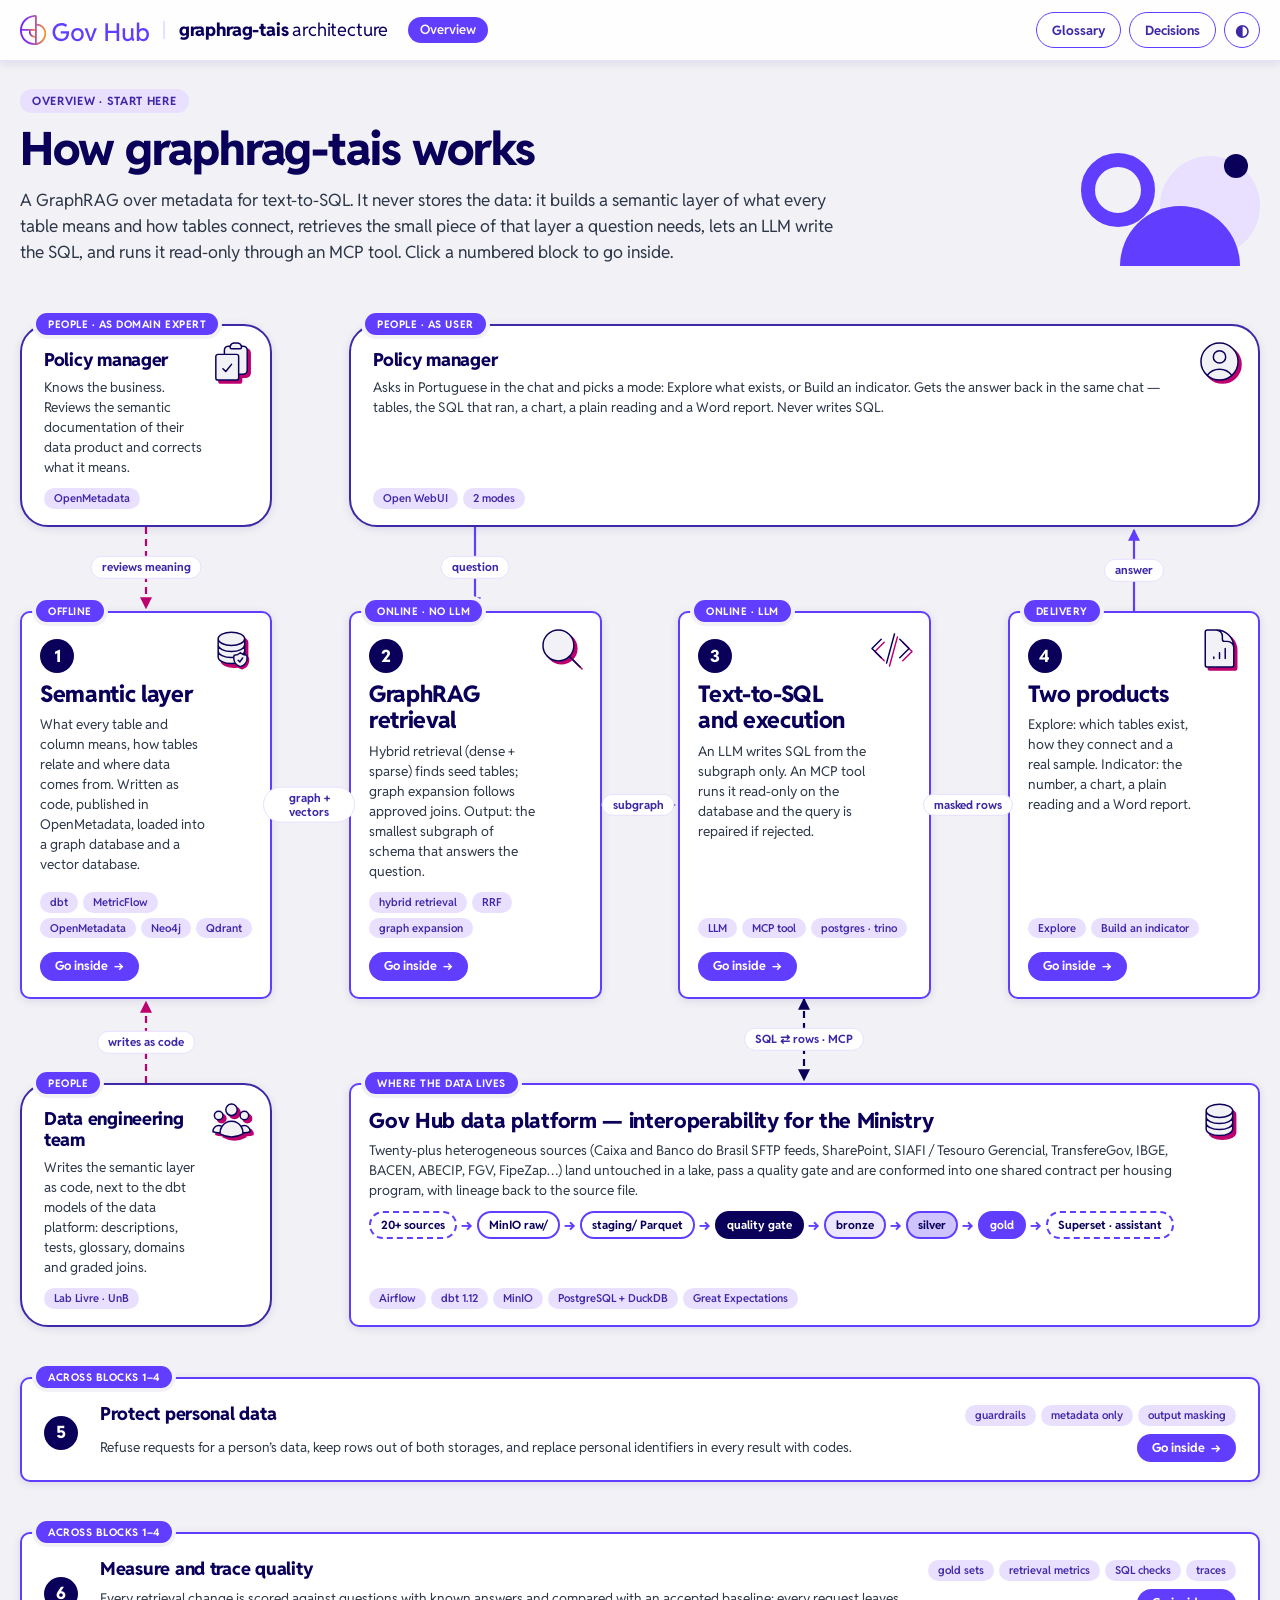
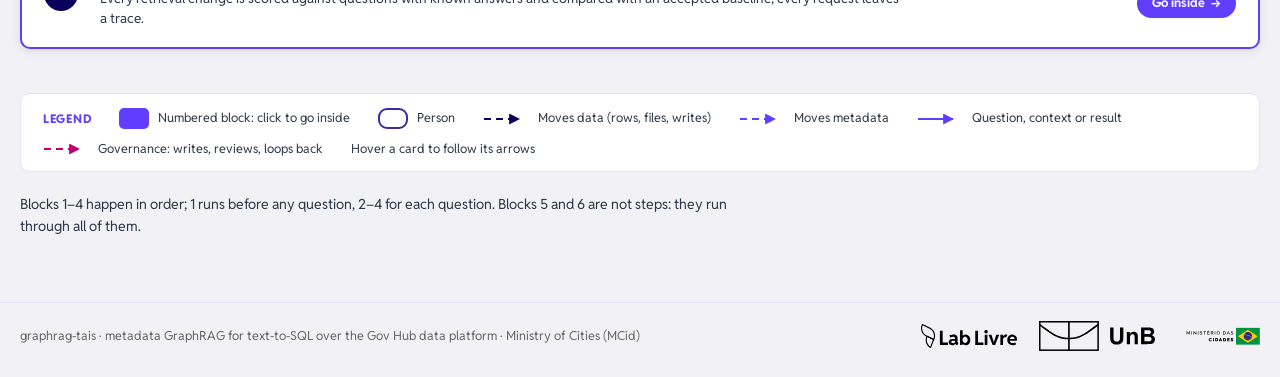
==== commit 1a0e2c49: "docs(arquitetura): gestor como domain expert na tela inicial Card do Policy manager como domain expe" ====
--- a/docs/arquitetura/index.html
+++ b/docs/arquitetura/index.html
@@ -409,13 +409,17 @@
   t:'How graphrag-tais works', kick:'Overview · start here', shapes:true,
   lead:'A GraphRAG over metadata for text-to-SQL. It never stores the data: it builds a semantic layer of what every table means and how tables connect, retrieves the small piece of that layer a question needs, lets an LLM write the SQL, and runs it read-only through an MCP tool. Click a numbered block to go inside.',
   cols:'repeat(4,minmax(0,1fr))',
-  areas:['team user user user','sem ret sql del','plat plat plat .','protect protect protect protect','measure measure measure measure'],
+  areas:['expert user user user','sem ret sql del','team plat plat plat','protect protect protect protect','measure measure measure measure'],
   nodes:[
-    {id:'h-team',k:'person',area:'team',pill:'People',ico:'user-group',t:'Data engineering team',s:'Writes the semantic layer as code next to the dbt models: descriptions, tests, glossary, domains and graded joins.',tags:['Lab Livre · UnB'],
+    {id:'h-team',k:'person',area:'team',pill:'People',ico:'user-group',t:'Data engineering team',s:'Writes the semantic layer as code, next to the dbt models of the data platform: descriptions, tests, glossary, domains and graded joins.',tags:['Lab Livre · UnB'],
      d:{faz:'Writes table and column descriptions, tests and the governance files in the data repository; runs the catalog sync and the join-finder skill.',
         pq:['Governance as code: what is in the files is what exists in the catalog. Edits made only in the catalog screen are lost on the next sync — except suggestions, which come back as pull requests.'],
         cod:['data-application-cidades · dbt/mcid/models/**/schema.yml','dbt/mcid/governance/']}},
-    {id:'h-user',k:'person',area:'user',pill:'People',ico:'user-circle',t:'Policy manager',s:'Asks in Portuguese in the chat and picks a mode: Explore what exists, or Build an indicator. Never writes SQL.',tags:['Open WebUI','2 modes'],
+    {id:'h-expert',k:'person',area:'expert',pill:'People · as domain expert',ico:'clipboard-document-check',t:'Policy manager',s:'Knows the business. Reviews the semantic documentation of their data product and corrects what it means.',tags:['OpenMetadata'],
+     d:{faz:'Reviews the descriptions, glossary terms and proposed joins of their product directly in OpenMetadata. A suggested change becomes a GitHub pull request on the YAML, reviewed by the data engineering team; closing the pull request closes the task in the catalog.',
+        pq:['Meeting decision: “let whoever understands the business fill this in and send it back”.','The data engineering team writes the semantic layer; the manager validates what it means. The LLM reads exactly these descriptions before writing SQL, so a wrong meaning becomes a wrong query.'],
+        cod:['.github/workflows/om-sugestao.yml','scripts/governance/aplicar_sugestao.py']}},
+    {id:'h-user',k:'person',area:'user',pill:'People · as user',ico:'user-circle',t:'Policy manager',s:'Asks in Portuguese in the chat and picks a mode: Explore what exists, or Build an indicator. Gets the answer back in the same chat — tables, the SQL that ran, a chart, a plain reading and a Word report. Never writes SQL.',tags:['Open WebUI','2 modes'],
      d:{faz:'Opens the chat (Open WebUI), picks Explore or Build an indicator in the model menu and asks, for example, “Which 10 states have the most housing units in FAR projects?”.',
         pq:['Every answer is anchored in the catalog: the assistant cannot cite a table that does not exist.','No automatic mode detection: a wrong guess would be invisible to the person.']}},
     {id:'h-sem',k:'stage',area:'sem',n:1,pill:'Offline',ico:'governance',t:'Semantic layer',s:'What every table and column means, how tables relate and where data comes from. Written as code, published in OpenMetadata, loaded into a graph database and a vector database.',tags:['dbt','MetricFlow','OpenMetadata','Neo4j','Qdrant'],go:'semantic'},
@@ -431,8 +435,8 @@
     {id:'h-measure',k:'band',area:'measure',n:6,pill:'Across blocks 1–4',t:'Measure and trace quality',s:'Every retrieval change is scored against questions with known answers and compared with an accepted baseline; every request leaves a trace.',tags:['gold sets','retrieval metrics','SQL checks','traces'],go:'measure'},
   ],
   edges:[
+    {a:'h-expert',b:'h-sem',l:'reviews meaning',ty:'gov'},
     {a:'h-team',b:'h-sem',l:'writes as code',ty:'gov'},
-    {a:'h-plat',b:'h-sem',l:'models + lineage',ty:'meta'},
     {a:'h-sem',b:'h-ret',l:'graph + vectors',ty:'meta'},
     {a:'h-user',b:'h-ret',l:'question',ty:'flow'},
     {a:'h-ret',b:'h-sql',l:'subgraph',ty:'flow'},
@@ -471,7 +475,7 @@
         pq:['Meeting decision: no pipeline writes directly to Qdrant or Neo4j; everything passes through the catalog.'],
         
         cod:['dags/openmetadata_ingestion_dag.py','helpers/openmetadata/config.py','scripts/governance/linhagem_colunas.py']}},
-    {id:'s-exp',k:'person',area:'exp',pill:'People',t:'Domain expert',s:'Suggests a better description in the catalog; it becomes a GitHub pull request on the YAML, reviewed by the team, and the catalog task closes with it.',
+    {id:'s-exp',k:'person',area:'exp',pill:'People · as domain expert',t:'Policy manager',s:'Owns the data product and reviews its semantic documentation in the catalog. A suggested description becomes a GitHub pull request on the YAML, reviewed by the data team; the catalog task closes with it.',
      d:{faz:'repository_dispatch → workflow om-sugestao.yml edits only the suggested field in schema.yml and opens the PR with the app token, so CI runs; closing the PR closes the task in OpenMetadata.',cod:['.github/workflows/om-sugestao.yml','scripts/governance/aplicar_sugestao.py']}},
     {id:'s-snote',k:'note',area:'snote',pill:'What the storages hold',t:'Metadata only, never rows',s:'Both storages are built from the catalog alone. They can be dropped and rebuilt at any time from OpenMetadata.',
      kv:[['stored','table and column names, descriptions, types, keys, graded joins, grain line, domain'],['never stored','rows, samples, distinct values, value statistics, SQL with literals']],tags:['rebuildable','ADR-0011']},
@@ -697,6 +701,7 @@
  ['LLM','The language model that writes the SQL, picks the chart and writes the explanation. It receives descriptions and the question, never raw rows.'],
  ['Text-to-SQL','Translating a question in natural language into a SQL query.'],
  ['MCP · MCP tool','Model Context Protocol: a standard way for an AI application to call a tool on a server. Here, the server that runs SQL and holds the password.'],
+ ['Domain expert','The person who knows the business behind a data product — here, the policy manager — and validates what its semantic documentation says.'],
  ['Guardrail','A fixed rule that refuses certain questions before anything runs.'],
  ['Pseudonymise · HMAC','Replace a value by a stable code with a secret key; same value, same code, not reversible without the key.'],
  ['Gold set','Questions for which people wrote down the tables, columns and joins sufficient to answer.'],
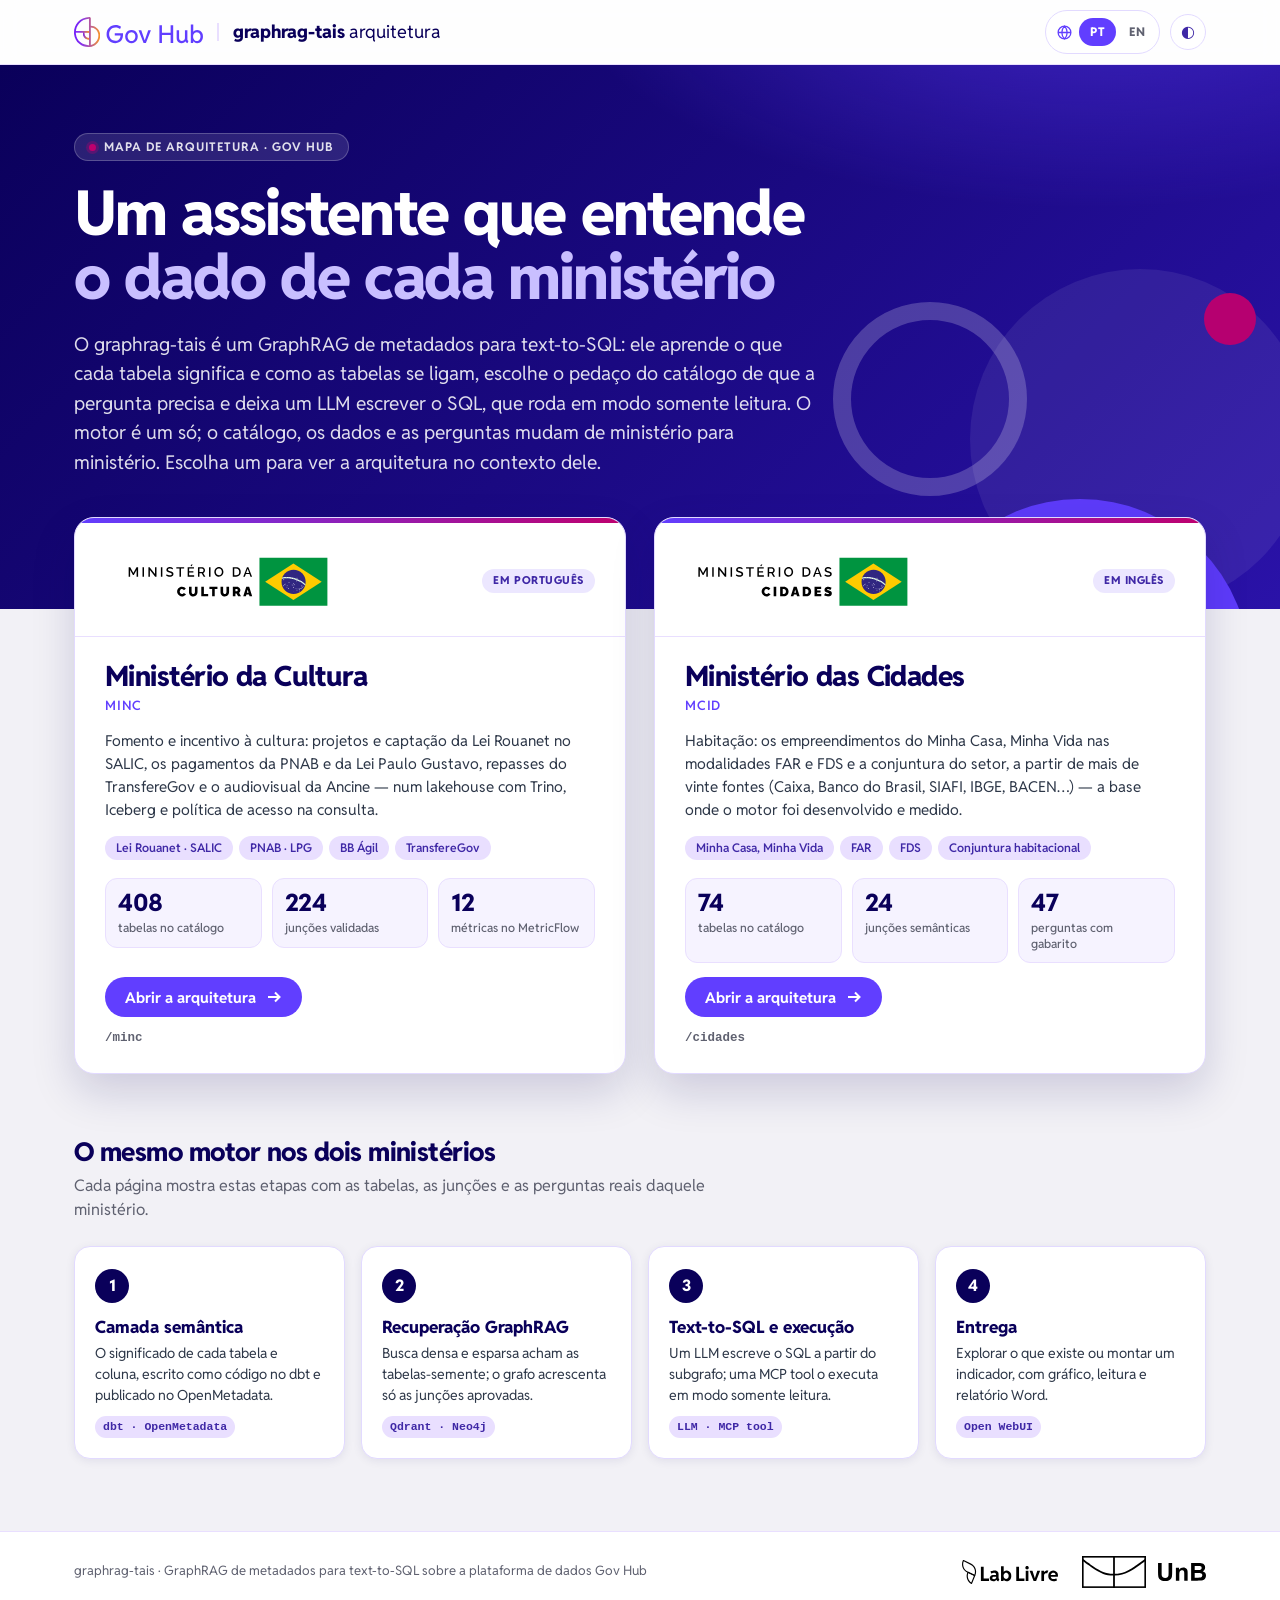
==== commit 7de052fd: "docs(arquitetura): portal por ministério com página do MinC em pt-BR Página inicial com os dois mini" ====
--- a/docs/arquitetura/index.html
+++ b/docs/arquitetura/index.html
@@ -1,1070 +1,285 @@
 <!doctype html>
-<html lang="en">
+<html lang="pt-BR">
 <head>
 <meta charset="utf-8">
 <meta name="viewport" content="width=device-width,initial-scale=1,viewport-fit=cover">
-<title>graphrag-tais architecture</title>
+<title>graphrag-tais · Arquitetura por ministério</title>
+<meta name="description" content="Mapa da arquitetura do graphrag-tais, o GraphRAG de metadados para text-to-SQL do Gov Hub, no contexto de cada ministério.">
 <link rel="preconnect" href="https://fonts.googleapis.com">
 <link rel="preconnect" href="https://fonts.gstatic.com" crossorigin>
 <link rel="stylesheet" href="https://fonts.googleapis.com/css2?family=Reddit+Sans:wght@400;500;600;700;800;900&display=swap">
 <style>
-/* Mapa da arquitetura do graphrag-tais em níveis: visão geral com seis blocos; cada bloco abre a
-   vista de dentro dele. Setas calculadas a partir da posição real dos cards na grade.
-   IDV Gov Hub, modo sóbrio (GovHub-skills/01-govhub): roxo #613EFF, navy #0A005A, claro #F2F1F6,
-   acento #BE006E só em detalhe (pendência), Reddit Sans em tudo. Setas tipadas como na skill
-   govhub-diagramas: exec, data, meta, flow, gov. */
+/* Portal do mapa de arquitetura: escolhe o ministério. IDV Gov Hub, modo sóbrio
+   (roxo #613EFF, navy #0A005A, claro #F2F1F6, Reddit Sans), com o mesmo tema escuro
+   grafite das páginas de arquitetura e a mesma chave de tema (tais-theme). */
 :root{
-  --bg:#F2F1F6; --paper:#FFFFFF; --ink:#0A005A; --text:#2D3748; --muted:#666666; --line:#E9DFFF;
-  --purple:#613EFF; --purple-600:#5235D9; --purple-700:#3F28A6; --on-purple:#FFFFFF;
-  --tint-1:rgba(97,62,255,.06); --tint-2:rgba(97,62,255,.12); --tint-3:rgba(97,62,255,.30);
-  --accent:#BE006E; --gray:#9CA3AF;
-  --shadow:0 2px 10px rgba(10,0,90,.10); --shadow-lg:0 8px 30px rgba(10,0,90,.16);
-  /* papéis: no claro valem os tokens da IDV; o escuro troca só estes */
-  --cta:#613EFF; --cta-hover:#5235D9; --card-border:var(--purple); --person-border:#3F28A6;
-  --pilln-bg:#0A005A; --pilln-fg:#FFFFFF; --head-bg:#0A005A; --head-fg:#FFFFFF;
-  --icon-bg:transparent; --zone-border:var(--purple); --zone-bg:var(--tint-1); --glow:none;
+  --bg:#F2F1F6; --paper:#FFFFFF; --ink:#0A005A; --text:#2D3748; --muted:#5F6170; --line:#E9DFFF;
+  --purple:#613EFF; --purple-700:#3F28A6; --cta:#613EFF; --cta-hover:#5235D9;
+  --tint-1:rgba(97,62,255,.06); --tint-2:rgba(97,62,255,.12);
+  --card-border:#E2DAFF; --plate:#FFFFFF;
+  --shadow:0 2px 10px rgba(10,0,90,.08); --shadow-lg:0 18px 44px rgba(10,0,90,.16);
+  --hero-a:#0A005A; --hero-b:#2A12A8; --hero-fg:#FFFFFF;
   --font:'Reddit Sans','Open Sans',-apple-system,'Segoe UI',Roboto,sans-serif;
   --mono:ui-monospace,'SF Mono',Menlo,Consolas,monospace;
   color-scheme:light;
 }
 @media (prefers-color-scheme:dark){:root:not([data-theme="light"]){
   --bg:#121217; --paper:#1B1B22; --ink:#F3F3F7; --text:#D4D4DD; --muted:#9696A6; --line:rgba(255,255,255,.09);
-  --purple:#9A88FF; --purple-600:#AC9DFF; --purple-700:#C9BFFF; --on-purple:#FFFFFF;
-  --tint-1:rgba(154,136,255,.04); --tint-2:rgba(154,136,255,.13); --tint-3:rgba(154,136,255,.28);
-  --accent:#FF5BAA; --gray:#5C5C6B;
-  --shadow:0 1px 0 rgba(255,255,255,.04) inset,0 6px 18px rgba(0,0,0,.35); --shadow-lg:0 1px 0 rgba(255,255,255,.05) inset,0 14px 34px rgba(0,0,0,.5);
-  --cta:#613EFF; --cta-hover:#7356FF; --card-border:rgba(255,255,255,.11); --person-border:rgba(255,255,255,.2);
-  --pilln-bg:#F2F1F6; --pilln-fg:#0A005A; --head-bg:#26262F; --head-fg:#FFFFFF;
-  --icon-bg:#F2F1F6; --zone-border:rgba(154,136,255,.32); --zone-bg:rgba(255,255,255,.015);
-  --glow:radial-gradient(1000px 460px at 88% -10%,rgba(97,62,255,.16),transparent 65%);
+  --purple:#9A88FF; --purple-700:#C9BFFF; --cta:#613EFF; --cta-hover:#7356FF;
+  --tint-1:rgba(154,136,255,.05); --tint-2:rgba(154,136,255,.13);
+  --card-border:rgba(255,255,255,.11); --plate:#F2F1F6;
+  --shadow:0 1px 0 rgba(255,255,255,.04) inset,0 6px 18px rgba(0,0,0,.35); --shadow-lg:0 1px 0 rgba(255,255,255,.05) inset,0 20px 44px rgba(0,0,0,.55);
+  --hero-a:#1E1A3F; --hero-b:#2B1F7A; --hero-fg:#FFFFFF;
   color-scheme:dark}}
 :root[data-theme="dark"]{
   --bg:#121217; --paper:#1B1B22; --ink:#F3F3F7; --text:#D4D4DD; --muted:#9696A6; --line:rgba(255,255,255,.09);
-  --purple:#9A88FF; --purple-600:#AC9DFF; --purple-700:#C9BFFF; --on-purple:#FFFFFF;
-  --tint-1:rgba(154,136,255,.04); --tint-2:rgba(154,136,255,.13); --tint-3:rgba(154,136,255,.28);
-  --accent:#FF5BAA; --gray:#5C5C6B;
-  --shadow:0 1px 0 rgba(255,255,255,.04) inset,0 6px 18px rgba(0,0,0,.35); --shadow-lg:0 1px 0 rgba(255,255,255,.05) inset,0 14px 34px rgba(0,0,0,.5);
-  --cta:#613EFF; --cta-hover:#7356FF; --card-border:rgba(255,255,255,.11); --person-border:rgba(255,255,255,.2);
-  --pilln-bg:#F2F1F6; --pilln-fg:#0A005A; --head-bg:#26262F; --head-fg:#FFFFFF;
-  --icon-bg:#F2F1F6; --zone-border:rgba(154,136,255,.32); --zone-bg:rgba(255,255,255,.015);
-  --glow:radial-gradient(1000px 460px at 88% -10%,rgba(97,62,255,.16),transparent 65%);
+  --purple:#9A88FF; --purple-700:#C9BFFF; --cta:#613EFF; --cta-hover:#7356FF;
+  --tint-1:rgba(154,136,255,.05); --tint-2:rgba(154,136,255,.13);
+  --card-border:rgba(255,255,255,.11); --plate:#F2F1F6;
+  --shadow:0 1px 0 rgba(255,255,255,.04) inset,0 6px 18px rgba(0,0,0,.35); --shadow-lg:0 1px 0 rgba(255,255,255,.05) inset,0 20px 44px rgba(0,0,0,.55);
+  --hero-a:#1E1A3F; --hero-b:#2B1F7A; --hero-fg:#FFFFFF;
   color-scheme:dark}
 .on-dark{display:none!important}
-@media (prefers-color-scheme:dark){:root:not([data-theme="light"]){--icon-pad:5px}}
-:root[data-theme="dark"]{--icon-pad:5px}
 @media (prefers-color-scheme:dark){:root:not([data-theme="light"]) .on-dark{display:inline-block!important}:root:not([data-theme="light"]) .on-light{display:none!important}}
 :root[data-theme="dark"] .on-dark{display:inline-block!important}
 :root[data-theme="dark"] .on-light{display:none!important}
 
 html,body{margin:0}
-body{min-height:100vh;background:var(--glow),var(--bg);background-repeat:no-repeat;color:var(--text);font:15px/1.45 var(--font);-webkit-font-smoothing:antialiased}
-[hidden]{display:none!important}
+body{min-height:100vh;display:flex;flex-direction:column;background:var(--bg);color:var(--text);font:16px/1.5 var(--font);-webkit-font-smoothing:antialiased}
+a{color:inherit}
 button{font:inherit;color:inherit;cursor:pointer}
 :focus-visible{outline:3px solid var(--purple);outline-offset:3px}
-
-/* Barra superior */
-.bar{position:sticky;top:0;z-index:20;display:flex;flex-wrap:wrap;align-items:center;gap:10px 20px;padding:12px 20px;background:color-mix(in srgb,var(--paper) 92%,transparent);backdrop-filter:blur(10px);border-bottom:1.5px solid var(--line);box-shadow:var(--shadow)}
-.brand{display:flex;align-items:center;gap:14px;min-width:0;border:0;background:none;padding:0}
+.wrap{width:100%;max-width:1180px;margin:0 auto;padding:0 24px;box-sizing:border-box}
+
+/* Barra */
+.bar{position:sticky;top:0;z-index:10;background:color-mix(in srgb,var(--paper) 90%,transparent);backdrop-filter:blur(10px);border-bottom:1.5px solid var(--line)}
+.bar .wrap{display:flex;align-items:center;gap:16px;height:64px}
+.brand{display:flex;align-items:center;gap:14px;text-decoration:none;min-width:0}
 .brand img{height:30px;width:auto}
-.brand .prod{padding-left:14px;border-left:2px solid var(--line);font:400 18px/1 var(--font);color:var(--ink);letter-spacing:-.01em}
-.brand .prod b{font-weight:800}
-.crumbs{display:flex;flex-wrap:wrap;align-items:center;gap:6px;min-width:0;font:600 13px/1.2 var(--font)}
-.crumbs button{border:0;background:none;padding:4px 2px;color:var(--purple-700);text-decoration:underline;text-underline-offset:3px}
-.crumbs span[aria-current]{padding:5px 12px;background:var(--cta);color:#fff;border-radius:999px}
-.crumbs i{font-style:normal;color:var(--muted)}
-.tools{display:flex;flex-wrap:wrap;align-items:center;gap:8px;margin-left:auto}
-.btn{display:inline-flex;align-items:center;gap:6px;height:36px;padding:0 15px;border:1.5px solid var(--purple);border-radius:999px;background:var(--paper);color:var(--purple-700);font:700 13px var(--font);white-space:nowrap}
-.btn:hover{background:var(--tint-2)}
-.btn[aria-pressed="true"],.btn.solid{background:var(--cta);border-color:var(--cta);color:#fff}
-.btn.solid:hover{background:var(--cta-hover)}
-.btn.icon{width:36px;padding:0;justify-content:center;font-size:16px}
-
-/* Vista */
-main{padding:28px 20px 30px}
-.view{max-width:1480px;margin:0 auto}
-.view.enter{animation:enter .38s cubic-bezier(.2,.8,.2,1) both;transform-origin:var(--ox,50%) var(--oy,0)}
-.view.back{animation:back .3s ease both}
-@keyframes enter{from{opacity:0;transform:scale(.9)}to{opacity:1;transform:none}}
-@keyframes back{from{opacity:0;transform:scale(1.04)}to{opacity:1;transform:none}}
-.vhead{position:relative;display:flex;flex-wrap:wrap;align-items:flex-end;justify-content:space-between;gap:16px 32px;margin:0 0 58px}
-.vhead > div{min-width:0;max-width:820px}
-.vkick{display:inline-block;margin:0 0 12px;padding:5px 12px;border-radius:999px;background:var(--line);color:var(--purple-700);font:700 11.5px/1.2 var(--font);letter-spacing:.06em;text-transform:uppercase}
-.vhead h1{margin:0;font:800 46px/1.04 var(--font);letter-spacing:-.025em;color:var(--ink)}
-.vhead h1 .n{display:inline-grid;place-items:center;width:52px;height:52px;margin-right:14px;border-radius:50%;background:var(--ink);color:var(--paper);font-size:28px;vertical-align:6px}
-.vhead h1 .lt{font-weight:400}
-.vlead{margin:14px 0 0;font:400 17px/1.55 var(--font);max-width:74ch}
-.shapes{flex:none;width:200px;height:120px}
-.shapes .p{fill:var(--cta)} .shapes .n{fill:var(--ink)} .shapes .r{fill:none;stroke:var(--purple);stroke-width:14} .shapes .s{fill:var(--line)}
-.ask{display:flex;gap:14px;align-items:flex-start;max-width:600px;padding:14px 18px;border-radius:16px 16px 16px 4px;background:var(--paper);box-shadow:var(--shadow);border:1.5px solid var(--line)}
-.ask .qm{font:800 46px/.8 var(--font);color:var(--accent)}
-.ask b{display:block;font:700 11px/1.2 var(--font);letter-spacing:.08em;text-transform:uppercase;color:var(--purple-700);margin-bottom:4px}
-.ask q{font:600 16px/1.4 var(--font);color:var(--ink)}
-.ask q::before,.ask q::after{content:none}
-.ask small{display:block;margin-top:6px;font:400 12.5px/1.4 var(--font);color:var(--muted)}
-
-/* Grade, zonas e setas */
-.board{--cg:clamp(56px,6vw,96px);position:relative;display:grid;gap:84px var(--cg);align-items:stretch}
-.zone{position:absolute;z-index:0;border:2px solid var(--zone-border);border-radius:16px;background:var(--zone-bg);pointer-events:none}
-.zone.dashed{border-style:dashed}
-.zone .pill{left:20px;top:-15px;box-shadow:0 0 0 4px var(--bg)}
-.wires{position:absolute;left:0;top:0;width:100%;height:100%;overflow:visible;pointer-events:none;z-index:1}
-.wire{fill:none;stroke-width:2.2;transition:opacity .2s}
-.w-exec{stroke:var(--ink)} .w-data{stroke:var(--ink);stroke-dasharray:7 5}
-.w-meta{stroke:var(--purple);stroke-dasharray:7 5} .w-flow{stroke:var(--purple)}
-.w-gov{stroke:var(--accent);stroke-dasharray:7 5}
-.wire.on{stroke-width:3.6}
-.wire.dim,.elabel.dim{opacity:.14}
-.m-ink path{fill:var(--ink)} .m-pur path{fill:var(--purple)} .m-acc path{fill:var(--accent)}
-.elabel{position:absolute;z-index:3;transform:translate(-50%,-50%);width:max-content;padding:3px 10px;background:var(--paper);border:1.5px solid var(--line);border-radius:999px;
-  color:var(--purple-700);font:700 11.5px/1.25 var(--font);text-align:center;pointer-events:none;transition:opacity .2s}
-.elabel.on{background:var(--cta);border-color:var(--cta);color:#fff}
-.lane{align-self:end;display:flex;align-items:center;gap:10px;margin-bottom:-60px;font:700 11.5px/1.2 var(--font);letter-spacing:.08em;text-transform:uppercase;color:var(--purple-700)}
-.lane::after{content:"";flex:1;border-top:2px dotted var(--line)}
-
-/* Pílula (rótulo sobre a borda) */
-.pill{position:absolute;top:-13px;left:14px;z-index:2;max-width:calc(100% - 28px);overflow:hidden;text-overflow:ellipsis;padding:5px 12px;border-radius:999px;background:var(--cta);color:#fff;
-  font:700 10.5px/1.15 var(--font);letter-spacing:.05em;text-transform:uppercase;white-space:nowrap;box-shadow:0 0 0 4px var(--bg)}
-.pill.navy{background:var(--pilln-bg);color:var(--pilln-fg)}
-.pill.acc{background:var(--accent);color:#fff}
-.pill.soft{background:var(--line);color:var(--purple-700)}
-
-/* Cards */
-.node{position:relative;z-index:2;display:flex;flex-direction:column;gap:8px;min-width:0;padding:24px 18px 16px;text-align:left;
-  background:var(--paper);color:var(--text);border:2px solid var(--card-border);border-radius:10px;box-shadow:var(--shadow);transition:opacity .2s,transform .15s,box-shadow .15s}
-button.node:hover{transform:translateY(-2px);box-shadow:var(--shadow-lg);border-color:var(--purple)}
-.node.dim{opacity:.3}
-.node.pin{outline:4px solid var(--accent);outline-offset:5px}
-.node > span{display:block}
-.ttl{font:800 18px/1.15 var(--font);letter-spacing:-.015em;color:var(--ink);text-wrap:balance}
-.tx{font:400 13.5px/1.48 var(--font);color:var(--text)}
-.ex{font:500 12.5px/1.42 var(--font);padding:7px 10px;border-radius:6px;background:var(--bg);color:var(--text)}
-.ex b{font-weight:800;color:var(--purple-700)}
-.tags{display:flex!important;flex-wrap:wrap;gap:5px;margin-top:auto;padding-top:2px}
-.tag{display:inline-block;padding:3px 10px;border-radius:999px;background:var(--line);color:var(--purple-700);font:600 11px/1.35 var(--font)}
-.tag.code{font:600 10.5px/1.4 var(--mono)}
-.badge{display:inline-flex!important;align-self:flex-start;align-items:center;gap:6px;padding:3px 10px 3px 8px;border-radius:999px;font:800 10.5px/1.3 var(--font);letter-spacing:.05em;text-transform:uppercase}
-.badge::before{content:"";width:7px;height:7px;border-radius:50%;background:currentColor}
-.badge.det{background:var(--bg);color:var(--purple-700)}
-.badge.llm{background:var(--ink);color:var(--paper)}
-.badge.pend{background:var(--bg);color:var(--accent)}
-.note{display:block;padding:8px 11px;border:1.5px dashed var(--accent);border-radius:6px;background:var(--bg);font:500 12px/1.4 var(--font);color:var(--text)}
-.note b{color:var(--accent);font-weight:800}
-.open{display:inline-flex!important;align-self:flex-start;align-items:center;gap:6px;margin-top:6px;padding:8px 15px;border-radius:999px;background:var(--cta);color:#fff;font:700 12.5px/1 var(--font)}
-button.node:hover .open{background:var(--cta-hover)}
-.ico{position:absolute;top:14px;right:14px;width:46px;height:46px;padding:var(--icon-pad,0);border-radius:12px;background:var(--icon-bg)}
-.has-ico .ttl,.has-ico .tx{padding-right:44px}
-.outs{display:none!important}
-.num{display:inline-grid!important;place-items:center;width:34px;height:34px;border-radius:50%;background:var(--ink);color:var(--paper);font:800 17px/1 var(--font)}
-
-.k-stage{border-width:2.5px;padding-top:26px}
-.k-stage .ttl{font-size:23px}
-.k-person{border-radius:28px;border-color:var(--person-border);padding-inline:22px}
-.k-store{margin-top:16px;border-top-left-radius:0;border-top-right-radius:0;background:linear-gradient(var(--tint-1),var(--tint-1)),var(--paper)}
-.k-store::before{content:"";position:absolute;left:-2px;right:-2px;top:-20px;height:22px;border:2px solid var(--card-border);border-bottom:0;border-radius:50%/100% 100% 0 0;background:var(--paper)}
-.k-store .pill{top:-30px}
-.k-store .ttl{font-size:21px}
-#stage [data-id="s-exp"]{align-self:center}
-.k-pend{border-style:dashed;border-color:var(--accent);box-shadow:none}
-.k-goto{background:var(--cta);border-color:var(--cta);color:#fff;justify-content:center}
-.k-goto .ttl,.k-goto .tx{color:#fff}
-.k-goto .open{background:#fff;color:#3F28A6}
-.k-band{display:grid;grid-template-columns:auto minmax(0,1fr) auto;column-gap:22px;align-items:center;margin-top:-34px;padding:24px 22px 18px}
-.k-band > .num{grid-row:1 / span 2}
-.k-band > .ttl,.k-band > .tx{grid-column:2}
-.k-band > .tags{grid-column:3;grid-row:1;margin:0;justify-content:flex-end}
-.k-band > .open{grid-column:3;grid-row:2;justify-self:end;margin:0}
-.k-plat .ttl{font-size:21px}
-.k-note{border:1.5px solid var(--line);box-shadow:none;background:var(--paper);align-self:start}
-.k-fig{padding:26px 18px 14px}
-.k-check .ttl{font-size:16px}
-
-/* Listas e figuras dentro do card */
-.doclist{display:flex!important;flex-direction:column;gap:0;margin-top:2px;border-top:1.5px solid var(--line)}
-.doclist.grid{display:grid!important;grid-template-columns:repeat(3,minmax(0,1fr));column-gap:22px}
-.doclist > span{display:grid;grid-template-columns:22px minmax(0,1fr);column-gap:8px;padding:7px 0;border-bottom:1px solid var(--line)}
-.doclist i{grid-row:1 / span 2;width:22px;height:22px;border-radius:50%;background:var(--tint-2);color:var(--purple-700);display:grid;place-items:center;font:800 11px/1 var(--font);font-style:normal}
-.doclist b{font:700 12.5px/1.3 var(--font);color:var(--ink)}
-.doclist small{font:400 11.5px/1.35 var(--font);color:var(--muted)}
-.kv{display:grid!important;grid-template-columns:auto minmax(0,1fr);gap:6px 10px;margin-top:2px;padding-top:8px;border-top:1.5px solid var(--line);font:400 12px/1.4 var(--font)}
-.kv b{font:700 12px/1.4 var(--mono);color:var(--purple-700)}
-.li{display:flex!important;flex-direction:column;gap:5px;margin-top:2px;padding-top:8px;border-top:1.5px solid var(--line);font:500 12px/1.4 var(--font)}
-.li > span::before{content:"";display:inline-block;width:6px;height:6px;margin-right:7px;border-radius:50%;background:var(--purple);vertical-align:1px}
-.layers{display:flex!important;flex-direction:column;gap:6px}
-.ly{display:flex;align-items:baseline;gap:8px;padding:8px 11px;border:2px solid var(--card-border);border-radius:8px;font:400 12px/1.3 var(--font)}
-.ly b{font:800 13px/1 var(--font);min-width:46px}
-.ly.l1{background:var(--tint-2)} .ly.l2{background:var(--tint-3)} .ly.l3{background:var(--cta);border-color:var(--cta);color:#fff}
-.pipe{display:flex!important;flex-wrap:wrap;align-items:center;gap:6px 4px;margin-top:2px}
-.pp{padding:5px 10px;border:2px solid var(--card-border);border-radius:999px;background:var(--paper);font:700 11.5px/1.2 var(--font);color:var(--ink)}
-.pp.src{border-style:dashed}
-.pp.gate{border-color:var(--pilln-bg);background:var(--pilln-bg);color:var(--pilln-fg)}
-.pp.l1{background:var(--tint-2)} .pp.l2{background:var(--tint-3)} .pp.l3{background:var(--cta);border-color:var(--cta);color:#fff}
-.pipe .ar{color:var(--purple);font-weight:800}
-.mg{display:flex!important;flex-direction:column;gap:6px;padding:9px 0 2px;border-top:1.5px solid var(--line)}
-.mg > b{font:800 13px/1.2 var(--font);color:var(--ink)}
-.mg > b i{font-style:normal;font-weight:400;color:var(--muted)}
-.mg .tags{margin-top:0}
-.fig{display:block;width:100%;height:auto;overflow:visible}
-.fig text{font-family:var(--font);fill:var(--text)}
-.fig .t{fill:var(--paper);stroke:var(--purple);stroke-width:2}
-.fig .tf{fill:var(--cta)} .fig .tt{fill:var(--tint-2);stroke:var(--purple);stroke-width:2}
-.fig .tg{fill:var(--paper);stroke:var(--gray);stroke-width:2;stroke-dasharray:5 4}
-.fig .c{fill:var(--bg);stroke:var(--purple);stroke-width:1.5}
-.fig .l{stroke:var(--purple);stroke-width:1.5}
-.fig .row{fill:var(--paper);stroke:var(--line);stroke-width:1}
-.fig .j{stroke:var(--purple);stroke-width:3;fill:none}
-.fig .jg{stroke:var(--gray);stroke-width:2;stroke-dasharray:6 5;fill:none}
-.fig .w{fill:#fff;font-weight:800} .fig .h{font-weight:800;fill:var(--ink)} .fig .g{fill:var(--gray)} .fig .p7{fill:var(--purple-700);font-weight:700}
-.fig .mono{font-family:var(--mono)}
-.fig .dot{fill:var(--accent)} .fig .key{fill:var(--purple)}
-.figcard{display:flex!important;flex-direction:column;gap:4px;padding:10px 12px;border:1.5px dashed var(--card-border);border-radius:8px;background:var(--bg);font:400 11.5px/1.4 var(--font)}
-.figcard b{font:700 11px/1.3 var(--mono);color:var(--ink)}
-.figcard code{font:500 10.5px/1.4 var(--mono);color:var(--purple-700);overflow-wrap:anywhere}
-
-/* Produtos (vista Entregar) */
-.k-persona{padding:0;gap:0;overflow:hidden}
-.phead{position:relative;display:flex;flex-direction:column;gap:8px;padding:22px 22px 18px;background:var(--head-bg);color:var(--head-fg)}
-.phead .kk{font:700 11px/1.2 var(--font);letter-spacing:.07em;text-transform:uppercase;opacity:.8}
-.phead .ttl{font:800 32px/1 var(--font);color:var(--head-fg)}
-.phead .who{font:400 14px/1.45 var(--font)}
-.tiles{display:grid;grid-template-columns:repeat(auto-fill,minmax(210px,1fr));gap:12px;padding:18px 20px 18px}
-.tile{display:flex;flex-direction:column;gap:5px;padding:12px 13px 13px;text-align:left;border:1.5px solid var(--line);border-radius:10px;background:var(--tint-1);transition:transform .15s,box-shadow .15s,border-color .15s}
-.tile:hover{transform:translateY(-2px);box-shadow:var(--shadow-lg);border-color:var(--purple)}
-.tile img{width:38px;height:38px;padding:var(--icon-pad,0);border-radius:10px;background:var(--icon-bg)}
-.tile b{font:800 15px/1.2 var(--font);color:var(--ink)}
-.tile span{font:400 12.5px/1.42 var(--font)}
-.tile .badge{margin-top:3px}
-.pfoot{display:flex;flex-wrap:wrap;gap:6px;padding:0 20px 18px}
-
-/* Legenda e rodapé */
-.legend{display:flex;flex-wrap:wrap;align-items:center;gap:12px 28px;margin-top:44px;padding:14px 22px;border:1.5px solid var(--line);border-radius:10px;background:var(--paper);font:400 12.5px/1.3 var(--font)}
-.legend > b{font:800 12px/1 var(--font);letter-spacing:.06em;text-transform:uppercase;color:var(--purple)}
-.legend .it{display:flex;align-items:center;gap:9px}
-.legend svg{width:46px;height:12px;overflow:visible;flex:none}
-.legend .sw{width:26px;height:17px;border:2px solid var(--card-border);border-radius:5px;background:var(--paper);flex:none}
-.legend .sw.store{border-radius:3px 3px 5px 5px;border-top-width:5px;background:var(--tint-1)}
-.legend .sw.person{border-radius:9px;border-color:var(--purple-700)}
-.legend .sw.pend{border-style:dashed;border-color:var(--accent)}
-.legend .sw.go{background:var(--cta);border-color:var(--cta)}
-.vfoot{display:flex;flex-wrap:wrap;align-items:center;justify-content:space-between;gap:14px;margin-top:22px}
-.vfoot p{margin:0;max-width:80ch;font:400 14px/1.55 var(--font)}
-.sib{display:flex;flex-wrap:wrap;gap:8px}
-.site-foot{display:flex;flex-wrap:wrap;align-items:center;justify-content:space-between;gap:16px 30px;max-width:1480px;margin:34px auto 0;padding:18px 20px 26px;border-top:1.5px solid var(--line);font:400 12.5px/1.4 var(--font);color:var(--muted)}
-.partners{display:flex;flex-wrap:wrap;align-items:center;gap:22px}
-.partners img{height:30px;width:auto}
+.brand span{padding-left:14px;border-left:2px solid var(--line);font:400 18px/1 var(--font);color:var(--ink);white-space:nowrap}
+.brand b{font-weight:800}
+.tools{display:flex;align-items:center;gap:10px;margin-left:auto}
+.lang{display:inline-flex;align-items:center;gap:2px;height:36px;padding:3px;border:1.5px solid var(--card-border);border-radius:999px;background:var(--paper)}
+.lang svg{width:17px;height:17px;margin:0 4px 0 7px;color:var(--purple)}
+.lang button{height:28px;padding:0 11px;border:0;border-radius:999px;background:transparent;color:var(--muted);font:800 12px/1 var(--font);letter-spacing:.04em}
+.lang button[aria-pressed="true"]{background:var(--cta);color:#fff}
+.icon-btn{display:grid;place-items:center;width:36px;height:36px;border:1.5px solid var(--card-border);border-radius:50%;background:var(--paper);color:var(--purple-700);font-size:16px}
+.icon-btn:hover,.lang button:not([aria-pressed="true"]):hover{background:var(--tint-2)}
+
+/* Topo */
+.hero{position:relative;overflow:hidden;color:var(--hero-fg);background:radial-gradient(900px 420px at 85% -20%,rgba(97,62,255,.55),transparent 60%),linear-gradient(135deg,var(--hero-a),var(--hero-b))}
+.hero .wrap{position:relative;z-index:1;padding-top:68px;padding-bottom:132px}
+.hero .kick{display:inline-flex;align-items:center;gap:8px;margin:0 0 20px;padding:6px 14px;border-radius:999px;background:rgba(255,255,255,.12);border:1px solid rgba(255,255,255,.22);font:700 12px/1.2 var(--font);letter-spacing:.08em;text-transform:uppercase}
+.hero .kick i{width:7px;height:7px;border-radius:50%;background:#BE006E;box-shadow:0 0 0 3px rgba(190,0,110,.3)}
+.hero h1{max-width:20ch;margin:0;font:800 clamp(36px,5.4vw,62px)/1.02 var(--font);letter-spacing:-.03em;text-wrap:balance}
+.hero h1 em{font-style:normal;color:#C9BFFF}
+.hero p{max-width:62ch;margin:22px 0 0;font:400 clamp(16px,1.6vw,19px)/1.55 var(--font);color:rgba(255,255,255,.86)}
+.deco{position:absolute;right:-40px;bottom:-60px;width:min(46vw,560px);height:auto;opacity:.95;pointer-events:none}
+.deco .a{fill:#613EFF} .deco .b{fill:none;stroke:rgba(255,255,255,.22);stroke-width:18} .deco .c{fill:rgba(255,255,255,.08)} .deco .d{fill:#BE006E}
+
+/* Cards dos ministérios */
+.pick{position:relative;z-index:2;margin-top:-92px}
+.sr{position:absolute;width:1px;height:1px;overflow:hidden;clip:rect(0 0 0 0)}
+.cards{display:grid;grid-template-columns:repeat(2,minmax(0,1fr));gap:28px}
+.card{position:relative;display:flex;flex-direction:column;text-decoration:none;color:var(--text);background:var(--paper);border:1.5px solid var(--card-border);border-radius:20px;box-shadow:var(--shadow-lg);overflow:hidden;transition:transform .2s cubic-bezier(.2,.8,.2,1),box-shadow .2s,border-color .2s}
+.card:hover{transform:translateY(-4px);border-color:var(--purple)}
+.card::before{content:"";position:absolute;inset:0 0 auto;height:5px;background:linear-gradient(90deg,var(--cta),#BE006E)}
+.plate{display:flex;align-items:center;justify-content:space-between;gap:16px;padding:30px 30px 22px;border-bottom:1.5px solid var(--line)}
+.plate img{height:86px;width:auto;max-width:72%;margin:-10px 0 -10px -14px}
+.plate .lg{flex:none;display:inline-flex;align-items:center;gap:6px;padding:5px 11px;border-radius:999px;background:var(--tint-2);color:var(--purple-700);font:800 11px/1.2 var(--font);letter-spacing:.05em;text-transform:uppercase}
+.body{display:flex;flex-direction:column;gap:14px;flex:1;padding:24px 30px 28px}
+.card h3{margin:0;font:800 28px/1.1 var(--font);letter-spacing:-.02em;color:var(--ink)}
+.card h3 small{display:block;margin-top:6px;font:600 13px/1.3 var(--font);letter-spacing:.06em;text-transform:uppercase;color:var(--purple)}
+.card p{margin:0;font:400 15px/1.55 var(--font)}
+.topics{display:flex;flex-wrap:wrap;gap:6px}
+.topics span{padding:4px 11px;border-radius:999px;background:var(--line);color:var(--purple-700);font:600 12px/1.35 var(--font)}
+.stats{display:grid;grid-template-columns:repeat(3,minmax(0,1fr));gap:10px;margin-top:4px}
+.stats div{padding:12px 12px 11px;border-radius:12px;background:var(--tint-1);border:1px solid var(--line)}
+.stats b{display:block;font:800 24px/1 var(--font);color:var(--ink);letter-spacing:-.02em}
+.stats span{display:block;margin-top:5px;font:500 12px/1.3 var(--font);color:var(--muted)}
+.go{display:inline-flex;align-self:flex-start;align-items:center;gap:10px;margin-top:auto;padding:12px 20px;border-radius:999px;background:var(--cta);color:#fff;font:700 15px/1 var(--font)}
+.go svg{width:16px;height:16px;transition:transform .2s}
+.card:hover .go{background:var(--cta-hover)}
+.card:hover .go svg{transform:translateX(4px)}
+.url{font:600 12.5px var(--mono);color:var(--muted)}
+
+/* Como funciona */
+.how{margin:64px auto 0}
+.how h2{margin:0 0 6px;font:800 26px/1.15 var(--font);letter-spacing:-.02em;color:var(--ink)}
+.how > p{margin:0 0 24px;max-width:70ch;color:var(--muted)}
+.steps{display:grid;grid-template-columns:repeat(4,minmax(0,1fr));gap:16px;counter-reset:s}
+.step{position:relative;padding:22px 20px 20px;border-radius:16px;background:var(--paper);border:1.5px solid var(--card-border);box-shadow:var(--shadow)}
+.step::before{counter-increment:s;content:counter(s);display:grid;place-items:center;width:34px;height:34px;margin-bottom:14px;border-radius:50%;background:var(--ink);color:var(--paper);font:800 16px/1 var(--font)}
+.step b{display:block;font:800 17px/1.2 var(--font);color:var(--ink)}
+.step span{display:block;margin-top:6px;font:400 14px/1.5 var(--font)}
+.step code{display:inline-block;margin-top:10px;padding:2px 8px;border-radius:999px;background:var(--line);color:var(--purple-700);font:600 11.5px/1.5 var(--mono)}
+
+/* Rodapé */
+footer{margin-top:72px;border-top:1.5px solid var(--line);background:var(--paper)}
+footer .wrap{display:flex;flex-wrap:wrap;align-items:center;justify-content:space-between;gap:18px 32px;padding-top:24px;padding-bottom:28px;font:400 13px/1.45 var(--font);color:var(--muted)}
+.partners{display:flex;flex-wrap:wrap;align-items:center;gap:24px}
+.partners img{height:32px;width:auto}
 .partners img.lab{height:24px}
 
-/* Painel lateral */
-.panel{position:fixed;top:0;right:0;bottom:0;z-index:30;width:min(470px,100%);background:var(--paper);border-left:1.5px solid var(--line);overflow:auto;overscroll-behavior:contain;box-shadow:-10px 0 30px rgba(10,0,90,.14)}
-.ph{position:sticky;top:0;display:flex;align-items:center;justify-content:space-between;gap:10px;padding:14px 20px;background:var(--head-bg);color:var(--head-fg);z-index:1}
-.ph b{font:800 15px/1.2 var(--font);letter-spacing:.02em}
-.ph .btn{background:transparent;border-color:var(--head-fg);color:var(--head-fg)}
-.pb{padding:18px 24px 34px}
-.d-eb{display:inline-block;margin:0 0 10px;padding:4px 11px;border-radius:999px;background:var(--line);color:var(--purple-700);font:700 11px/1.3 var(--font);letter-spacing:.05em;text-transform:uppercase}
-.pb h2{margin:0 0 10px;font:800 25px/1.12 var(--font);letter-spacing:-.02em;color:var(--ink);text-wrap:balance}
-.lead{margin:0 0 6px;font:400 15.5px/1.55 var(--font)}
-.sec{margin-top:20px}
-.sec h3{margin:0 0 8px;font:800 11.5px/1.2 var(--font);letter-spacing:.08em;text-transform:uppercase;color:var(--purple)}
-.sec p{margin:0;font:400 14px/1.6 var(--font)}
-.sec ul{margin:0;padding-left:18px;display:flex;flex-direction:column;gap:6px;font:400 14px/1.5 var(--font)}
-.sec ul li::marker{color:var(--purple)}
-.sec.warn{padding:12px 14px;border:1.5px dashed var(--accent);border-radius:8px;background:var(--bg)}
-.sec.warn h3{color:var(--accent)}
-.sec code,.codes code{font:600 12px var(--mono);background:var(--bg);border:1px solid var(--line);padding:2px 6px;border-radius:4px;overflow-wrap:anywhere;color:var(--purple-700)}
-.codes{display:flex;flex-wrap:wrap;gap:6px}
-.tbl{display:grid;grid-template-columns:auto 1fr;gap:7px 14px;font:400 13.5px/1.45 var(--font)}
-.tbl b{font-weight:700;color:var(--ink)}
-.mt{display:flex;flex-direction:column;gap:8px}
-.mt div{padding:9px 12px;border-radius:8px;background:var(--bg)}
-.mt b{display:block;font:700 13.5px/1.3 var(--font);color:var(--ink)}
-.mt code{font:600 11px var(--mono);color:var(--purple-700)}
-.mt span{display:block;font:400 13px/1.45 var(--font)}
-.lk{display:flex;gap:10px;align-items:flex-start;width:100%;text-align:left;padding:9px 12px;margin-bottom:7px;border:1.5px solid var(--line);border-radius:8px;background:var(--paper)}
-.lk:hover{border-color:var(--purple);box-shadow:var(--shadow)}
-.lk .dir{font:800 14px/1.2 var(--font);width:16px;flex:none;color:var(--purple)}
-.lk b{display:block;font:700 13.5px/1.3 var(--font);color:var(--ink)}
-.lk small{display:block;font:400 12.5px/1.4 var(--font);color:var(--muted)}
-.dgroup{margin-top:20px}
-.dgroup h3{margin:0 0 9px;font:800 16px/1.2 var(--font);color:var(--ink)}
-.dgroup.warn h3{color:var(--accent)}
-.gl{margin:0;display:grid;gap:10px}
-.gl div{padding-bottom:10px;border-bottom:1px solid var(--line)}
-.gl dt{font:800 14.5px/1.3 var(--font);color:var(--ink)}
-.gl dt span{font:400 12.5px var(--font);color:var(--muted);margin-left:6px}
-.gl dd{margin:3px 0 0;font:400 13.5px/1.5 var(--font)}
-
-/* Celular: a grade vira coluna e as setas viram linhas de texto embaixo de cada card */
-@media (max-width:880px){
-  .brand img{height:24px}.brand .prod{font-size:15px}
-  .tools{margin-left:0}
-  .crumbs{order:3;flex-basis:100%}
-  .vhead h1{font-size:34px}.shapes{display:none}
-  .board{display:flex!important;flex-direction:column;gap:30px}
-  .wires,.elabel,.zone{display:none}
-  .lane{margin:8px 0 -10px}
-  .outs{display:flex!important;flex-direction:column;gap:3px;margin-top:4px;padding-top:8px;border-top:1.5px dashed var(--line);font:600 12px/1.35 var(--font);color:var(--purple-700)}
-  .k-band{display:flex;margin-top:0}
-  .k-store{margin-top:24px}
-  .ico{width:38px;height:38px}
-  .panel{top:auto;height:74%;width:100%;border-left:0;border-top:1.5px solid var(--line)}
-}
-@media (prefers-reduced-motion:reduce){.view.enter,.view.back{animation:none}.node,.tile,.wire{transition:none}button.node:hover,.tile:hover{transform:none}}
+@media (max-width:860px){
+  .brand span{display:none}
+  .hero .wrap{padding-top:44px;padding-bottom:110px}
+  .deco{width:80vw;right:-30%;bottom:-40px;opacity:.5}
+  .cards{grid-template-columns:1fr;gap:20px}
+  .steps{grid-template-columns:repeat(2,minmax(0,1fr))}
+  .plate{padding:24px 22px 18px}.plate img{height:70px}
+  .body{padding:20px 22px 24px}
+}
+@media (max-width:480px){
+  .wrap{padding:0 16px}
+  .steps{grid-template-columns:1fr}
+  .stats b{font-size:20px}
+}
+@media (prefers-reduced-motion:reduce){.card,.go svg{transition:none}.card:hover{transform:none}}
 </style>
 </head>
 <body>
 <header class="bar">
-  <button class="brand" type="button" id="home" aria-label="Gov Hub graphrag-tais: back to the overview">
-    <img class="on-light" data-asset="logo-light" alt="Gov Hub">
-    <img class="on-dark" data-asset="logo-dark" alt="Gov Hub">
-    <span class="prod"><b>graphrag-tais</b> architecture</span>
-  </button>
-  <nav class="crumbs" id="crumbs" aria-label="Where you are"></nav>
-  <div class="tools">
-    <button class="btn" id="bGloss" type="button">Glossary</button>
-    <button class="btn" id="bDecs" type="button">Decisions</button>
-    <button class="btn icon" id="bTheme" type="button" aria-label="Switch light or dark theme">◐</button>
+  <div class="wrap">
+    <a class="brand" href="./">
+      <img class="on-light" src="assets/govhub-light.svg" alt="Gov Hub">
+      <img class="on-dark" src="assets/govhub-dark.svg" alt="Gov Hub">
+      <span><b>graphrag-tais</b> <span data-i="brand" style="padding:0;border:0;font:inherit">arquitetura</span></span>
+    </a>
+    <div class="tools">
+      <div class="lang" role="group" aria-label="Idioma" data-i-aria="langGroup">
+        <svg viewBox="0 0 24 24" fill="none" stroke="currentColor" stroke-width="1.8" aria-hidden="true"><circle cx="12" cy="12" r="9"/><path d="M3 12h18M12 3c2.5 2.6 3.8 5.6 3.8 9s-1.3 6.4-3.8 9c-2.5-2.6-3.8-5.6-3.8-9S9.5 5.6 12 3z"/></svg>
+        <button type="button" data-lang="pt" aria-pressed="true" title="Português (Brasil)">PT</button>
+        <button type="button" data-lang="en" aria-pressed="false" title="English">EN</button>
+      </div>
+      <button class="icon-btn" id="theme" type="button" aria-label="Alternar tema claro ou escuro" data-i-aria="theme">◐</button>
+    </div>
   </div>
 </header>
 
-<main id="stage"></main>
-
-<footer class="site-foot">
-  <span>graphrag-tais · metadata GraphRAG for text-to-SQL over the Gov Hub data platform · Ministry of Cities (MCid)</span>
-  <span class="partners">
-    <img class="lab on-light" data-asset="lab-light" alt="Lab Livre"><img class="lab on-dark" data-asset="lab-dark" alt="Lab Livre">
-    <img class="on-light" data-asset="unb-light" alt="UnB"><img class="on-dark" data-asset="unb-dark" alt="UnB">
-    <img class="on-light" data-asset="cid-light" alt="Ministério das Cidades"><img class="on-dark" data-asset="cid-dark" alt="Ministério das Cidades">
-  </span>
+<section class="hero">
+  <svg class="deco" viewBox="0 0 560 420" aria-hidden="true"><circle class="c" cx="380" cy="190" r="170"/><path class="a" d="M150 420a170 170 0 0 1 340 0z"/><circle class="b" cx="170" cy="150" r="88"/><circle class="d" cx="470" cy="70" r="26"/></svg>
+  <div class="wrap">
+    <p class="kick"><i></i><span data-i="kick">Mapa de arquitetura · Gov Hub</span></p>
+    <h1 data-i="title" data-html>Um assistente que entende <em>o dado de cada ministério</em></h1>
+    <p data-i="lead">O graphrag-tais é um GraphRAG de metadados para text-to-SQL: ele aprende o que cada tabela significa e como as tabelas se ligam, escolhe o pedaço do catálogo de que a pergunta precisa e deixa um LLM escrever o SQL, que roda em modo somente leitura. O motor é um só; o catálogo, os dados e as perguntas mudam de ministério para ministério. Escolha um para ver a arquitetura no contexto dele.</p>
+  </div>
+</section>
+
+<main class="wrap pick">
+  <h2 class="sr" data-i="pickTitle">Escolha o ministério</h2>
+  <div class="cards">
+    <a class="card" href="minc/">
+      <div class="plate">
+        <img class="on-light" src="assets/minc-light.svg" alt="Ministério da Cultura">
+        <img class="on-dark" src="assets/minc-dark.svg" alt="Ministério da Cultura">
+        <span class="lg" data-i="inPt">Em português</span>
+      </div>
+      <div class="body">
+        <h3>Ministério da Cultura<small>MinC</small></h3>
+        <p data-i="mincText">Fomento e incentivo à cultura: projetos e captação da Lei Rouanet no SALIC, os pagamentos da PNAB e da Lei Paulo Gustavo, repasses do TransfereGov e o audiovisual da Ancine — num lakehouse com Trino, Iceberg e política de acesso na consulta.</p>
+        <div class="topics"><span>Lei Rouanet · SALIC</span><span>PNAB · LPG</span><span>BB Ágil</span><span>TransfereGov</span></div>
+        <div class="stats">
+          <div><b>408</b><span data-i="sTables">tabelas no catálogo</span></div>
+          <div><b>224</b><span data-i="sJoinsVal">junções validadas</span></div>
+          <div><b>12</b><span data-i="sMetrics">métricas no MetricFlow</span></div>
+        </div>
+        <span class="go"><span data-i="open">Abrir a arquitetura</span><svg viewBox="0 0 16 16" fill="none" stroke="currentColor" stroke-width="2" aria-hidden="true"><path d="M2 8h11M9 3.5 13.5 8 9 12.5"/></svg></span>
+        <span class="url">/minc</span>
+      </div>
+    </a>
+    <a class="card" href="cidades/">
+      <div class="plate">
+        <img class="on-light" src="assets/cidades-light.svg" alt="Ministério das Cidades">
+        <img class="on-dark" src="assets/cidades-dark.svg" alt="Ministério das Cidades">
+        <span class="lg" data-i="inEn">Em inglês</span>
+      </div>
+      <div class="body">
+        <h3>Ministério das Cidades<small>MCid</small></h3>
+        <p data-i="mcidText">Habitação: os empreendimentos do Minha Casa, Minha Vida nas modalidades FAR e FDS e a conjuntura do setor, a partir de mais de vinte fontes (Caixa, Banco do Brasil, SIAFI, IBGE, BACEN…) — a base onde o motor foi desenvolvido e medido.</p>
+        <div class="topics"><span>Minha Casa, Minha Vida</span><span>FAR</span><span>FDS</span><span data-i="mcidT4">Conjuntura habitacional</span></div>
+        <div class="stats">
+          <div><b>74</b><span data-i="sTables">tabelas no catálogo</span></div>
+          <div><b>24</b><span data-i="sJoinsSem">junções semânticas</span></div>
+          <div><b>47</b><span data-i="sGold">perguntas com gabarito</span></div>
+        </div>
+        <span class="go"><span data-i="open">Abrir a arquitetura</span><svg viewBox="0 0 16 16" fill="none" stroke="currentColor" stroke-width="2" aria-hidden="true"><path d="M2 8h11M9 3.5 13.5 8 9 12.5"/></svg></span>
+        <span class="url">/cidades</span>
+      </div>
+    </a>
+  </div>
+
+  <section class="how" aria-labelledby="howTitle">
+    <h2 id="howTitle" data-i="howTitle">O mesmo motor nos dois ministérios</h2>
+    <p data-i="howLead">Cada página mostra estas etapas com as tabelas, as junções e as perguntas reais daquele ministério.</p>
+    <div class="steps">
+      <div class="step"><b data-i="st1">Camada semântica</b><span data-i="st1x">O significado de cada tabela e coluna, escrito como código no dbt e publicado no OpenMetadata.</span><code>dbt · OpenMetadata</code></div>
+      <div class="step"><b data-i="st2">Recuperação GraphRAG</b><span data-i="st2x">Busca densa e esparsa acham as tabelas-semente; o grafo acrescenta só as junções aprovadas.</span><code>Qdrant · Neo4j</code></div>
+      <div class="step"><b data-i="st3">Text-to-SQL e execução</b><span data-i="st3x">Um LLM escreve o SQL a partir do subgrafo; uma MCP tool o executa em modo somente leitura.</span><code>LLM · MCP tool</code></div>
+      <div class="step"><b data-i="st4">Entrega</b><span data-i="st4x">Explorar o que existe ou montar um indicador, com gráfico, leitura e relatório Word.</span><code>Open WebUI</code></div>
+    </div>
+  </section>
+</main>
+
+<footer>
+  <div class="wrap">
+    <span data-i="foot">graphrag-tais · GraphRAG de metadados para text-to-SQL sobre a plataforma de dados Gov Hub</span>
+    <span class="partners">
+      <img class="lab on-light" src="assets/lablivre-light.svg" alt="Lab Livre"><img class="lab on-dark" src="assets/lablivre-dark.svg" alt="Lab Livre">
+      <img class="on-light" src="assets/unb-light.svg" alt="UnB"><img class="on-dark" src="assets/unb-dark.svg" alt="UnB">
+    </span>
+  </div>
 </footer>
-
-<aside class="panel" id="drawer" hidden aria-label="Details">
-  <div class="ph"><b id="drawerKind">Details</b><button class="btn icon" type="button" id="drawerClose" aria-label="Close">×</button></div>
-  <div class="pb" id="drawerBody"></div>
-</aside>
 
 <script>
 (() => {
 'use strict';
-// Logos (GovHub-skills/01-govhub/govhub-visual-identity/references/logo) e ícones sóbrios
-// (GovHub-br/skills-assets, gov-hub/icons/*-sober.svg), embutidos para o arquivo abrir offline.
-const ASSET = /*ASSETS*/{"logo-light":"[data-uri]","logo-dark":"[data-uri]","lab-light":"[data-uri]","lab-dark":"[data-uri]","unb-light":"[data-uri]","unb-dark":"[data-uri]","cid-light":"[data-uri]","cid-dark":"[data-uri]","i:arrow-down-tray":"[data-uri]","i:arrow-path":"[data-uri]","i:beaker":"[data-uri]","i:book-open":"[data-uri]","i:chart-bar":"[data-uri]","i:chat-bubble-left-ellipsis":"[data-uri]","i:check-badge":"[data-uri]","i:clipboard-document-check":"[data-uri]","i:code-bracket":"[data-uri]","i:cube":"[data-uri]","i:database":"[data-uri]","i:document-chart-bar":"[data-uri]","i:document-text":"[data-uri]","i:eye-slash":"[data-uri]","i:folder-open":"[data-uri]","i:globe-americas":"[data-uri]","i:governance":"[data-uri]","i:help":"[data-uri]","i:ia":"[data-uri]","i:link":"[data-uri]","i:list-bullet":"[data-uri]","i:magnifying-glass":"[data-uri]","i:puzzle-piece":"[data-uri]","i:server-2":"[data-uri]","i:share":"[data-uri]","i:shield-check":"[data-uri]","i:squares-2x2":"[data-uri]","i:table-cells":"[data-uri]","i:tag":"[data-uri]","i:user-circle":"[data-uri]","i:user-group":"[data-uri]","i:workflow":"[data-uri]